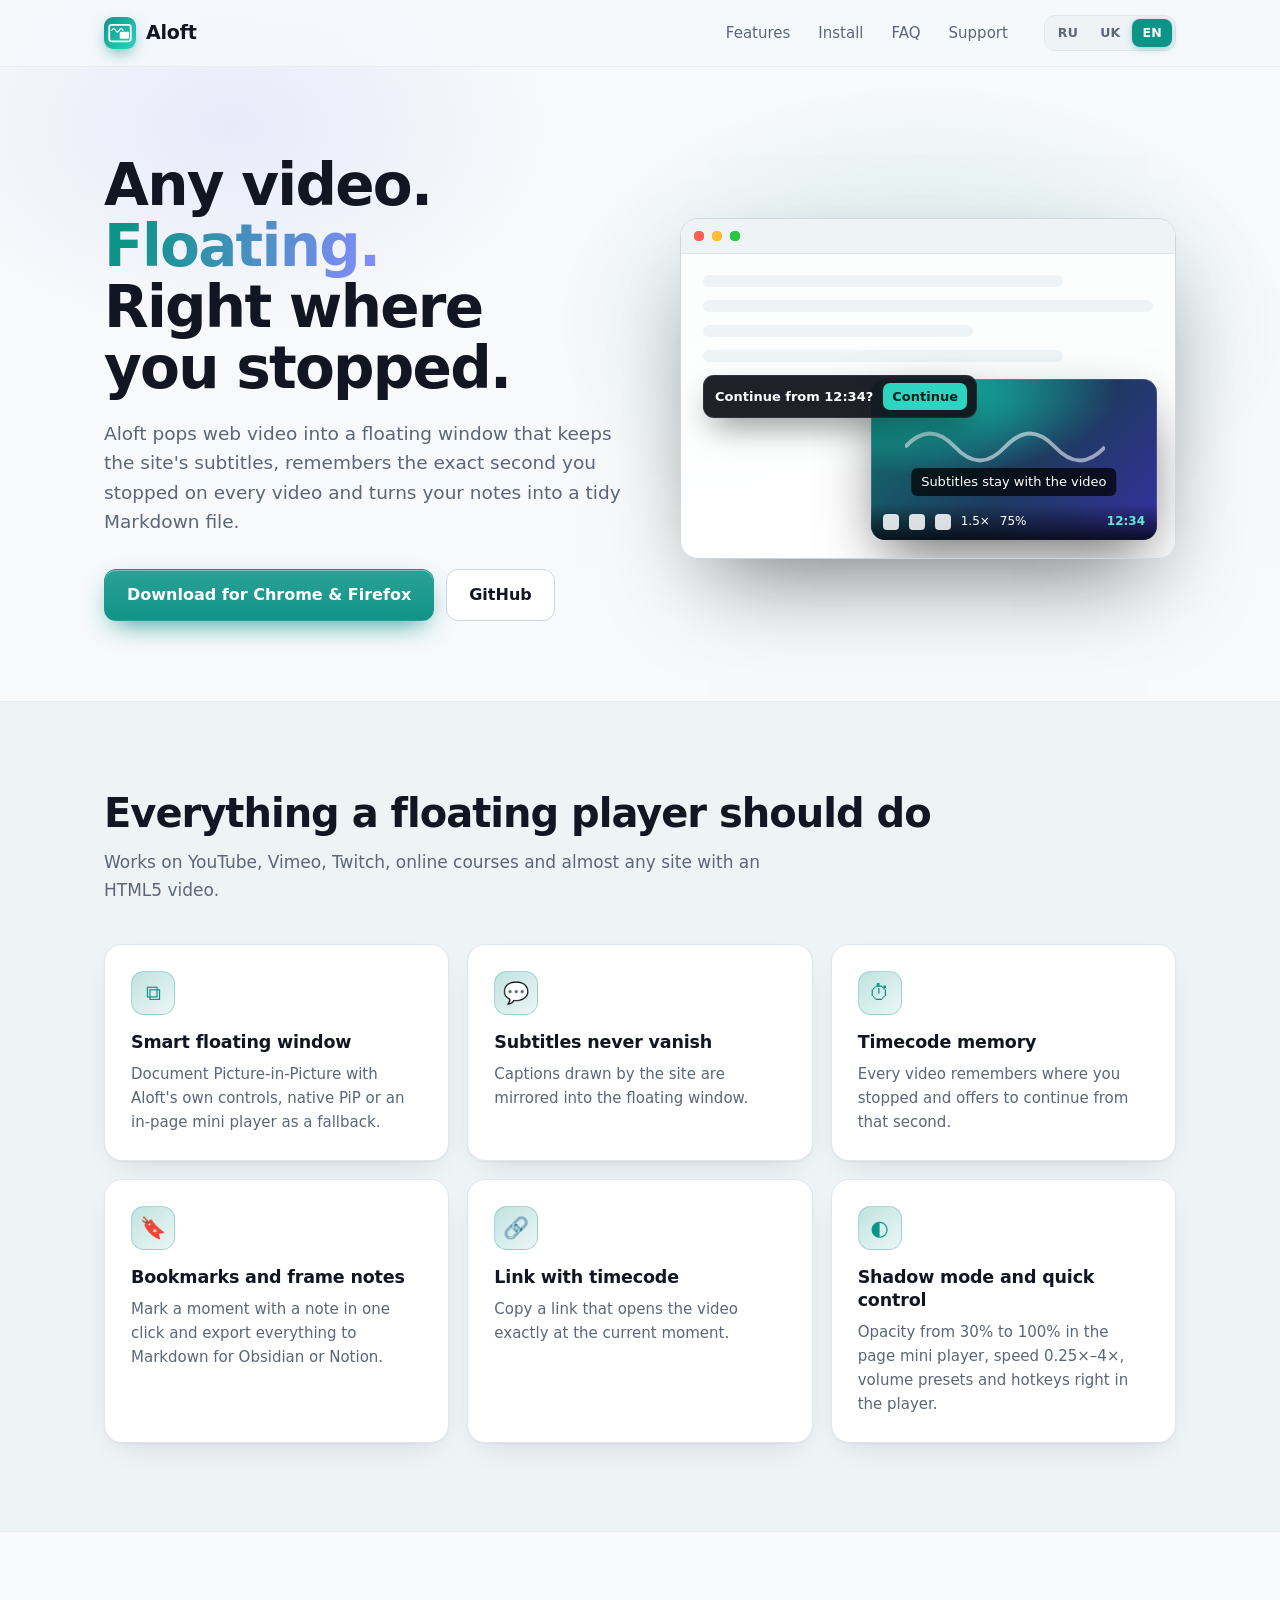
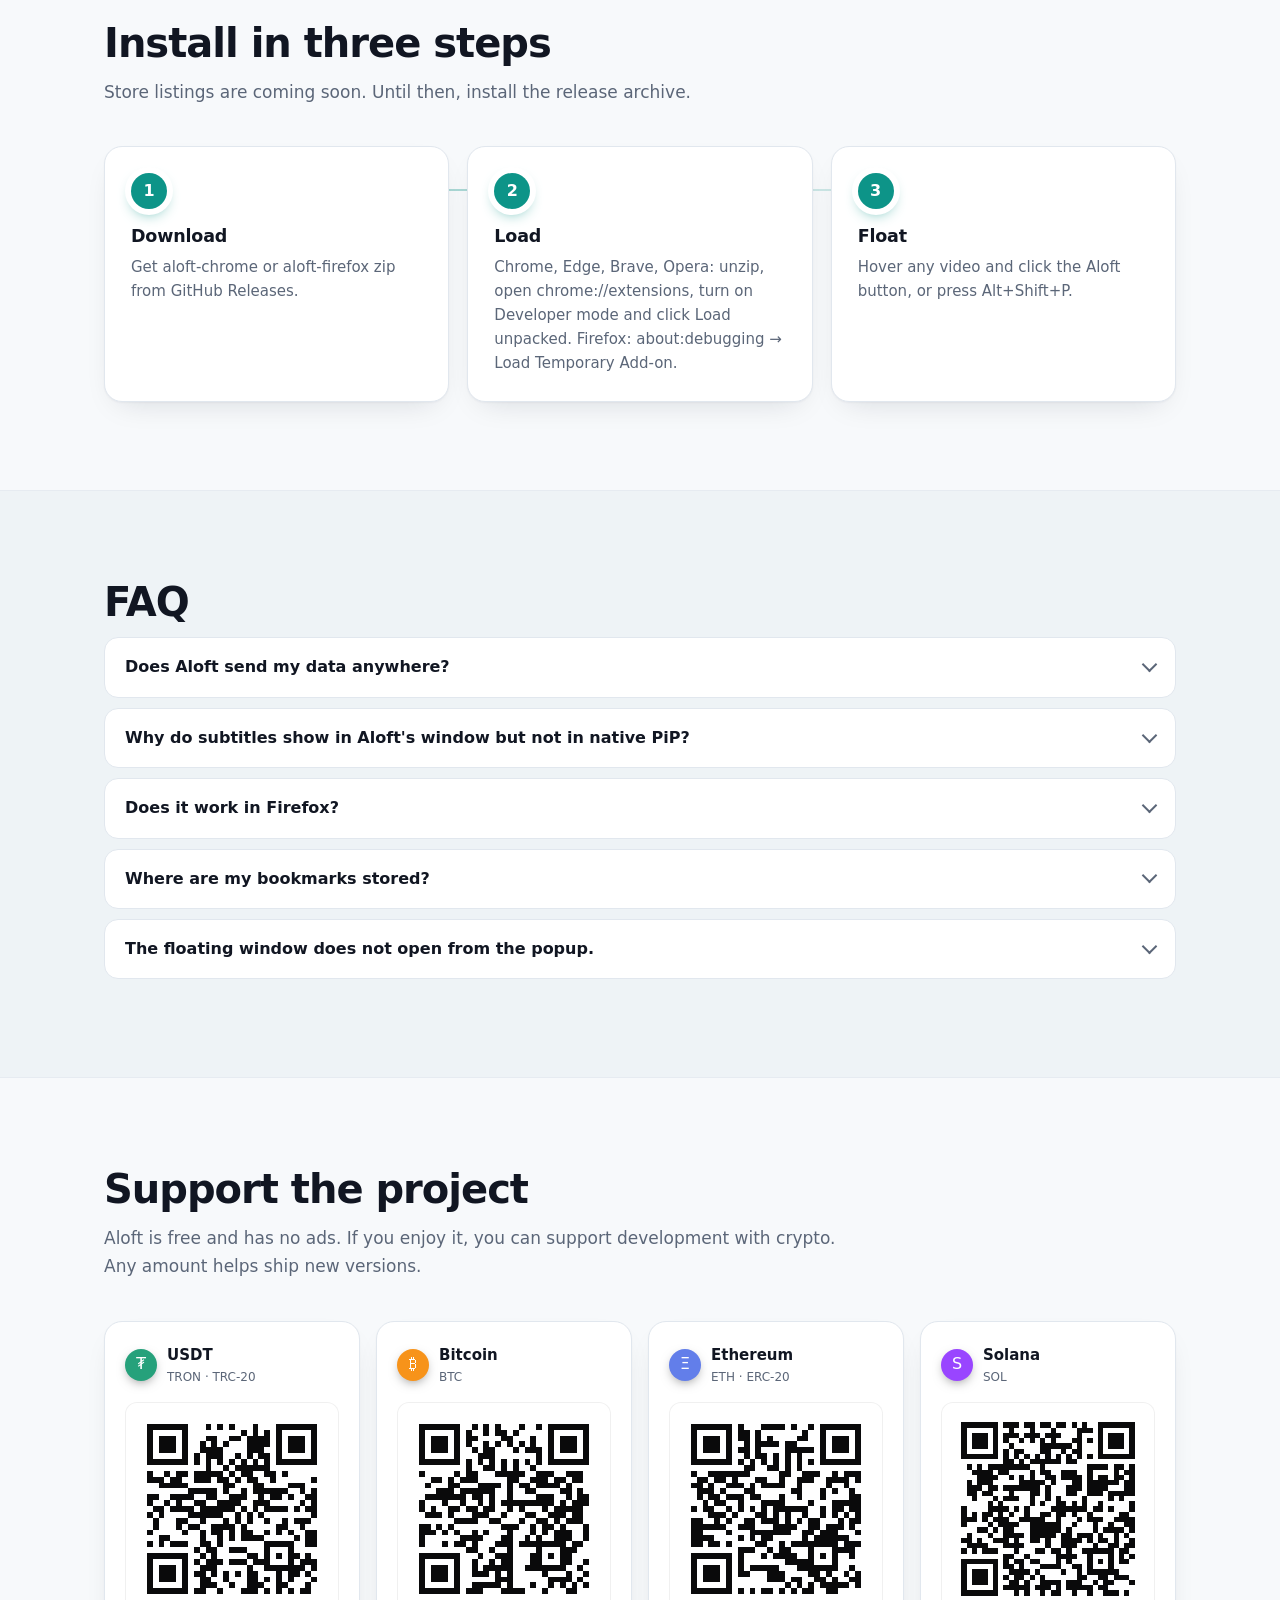
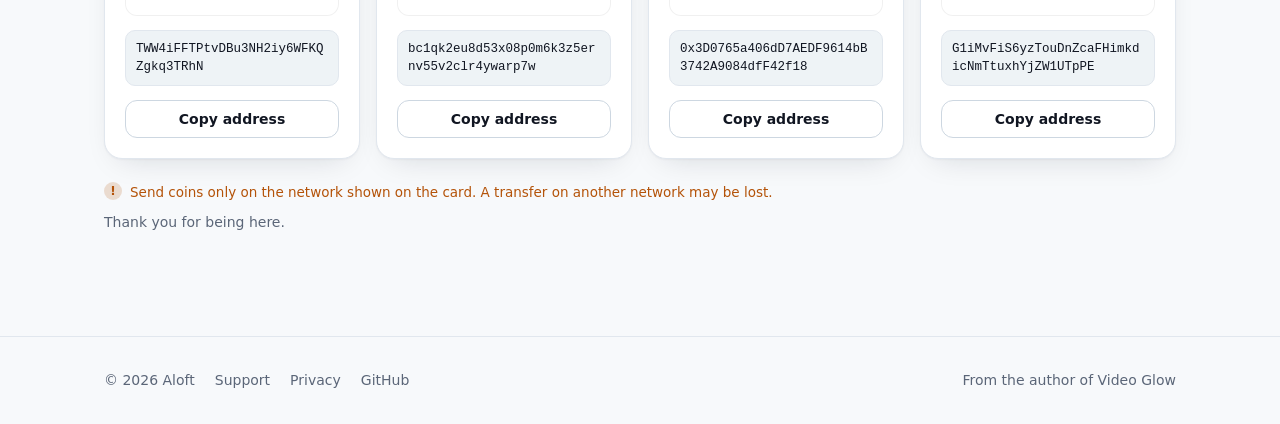
==== docs/index.html @ f178888b "Point links to the renamed aloft repository and site" ====
<!doctype html>
<html lang="en">
<head>
  <meta charset="utf-8">
  <meta name="viewport" content="width=device-width, initial-scale=1">
  <title>Aloft — floating video player with timecode memory</title>
  <meta name="description" content="Aloft pops any web video into a floating window with subtitles, remembers where you stopped, and exports bookmarks with notes to Markdown.">
  <link rel="icon" href="img/logo.svg" type="image/svg+xml">
  <link rel="stylesheet" href="style.css">
</head>
<body data-page="index">
<header class="top">
  <div class="wrap">
    <a class="brand" href="#"><img src="img/logo.svg" alt="">Aloft</a>
    <nav class="links">
      <a href="#features" data-i18n="navFeatures">Features</a>
      <a href="#install" data-i18n="navInstall">Install</a>
      <a href="#faq" data-i18n="navFaq">FAQ</a>
      <a href="#donate" data-i18n="navSupport">Support</a>
    </nav>
    <div class="langs"><button data-lang="ru">RU</button><button data-lang="uk">UK</button><button data-lang="en">EN</button></div>
  </div>
</header>

<main class="wrap">
  <div class="hero">
    <div>
      <h1 data-i18n="heroTitle">Any video. <em>Floating.</em> Right where you stopped.</h1>
      <p class="lead" data-i18n="heroLead">Aloft pops web video into a floating window that keeps the site's subtitles, remembers the exact second you stopped on every video and turns your notes into a tidy Markdown file.</p>
      <div class="cta">
        <a class="btn primary" href="https://github.com/vkardin/aloft/releases" data-i18n="ctaDownload">Download for Chrome &amp; Firefox</a>
        <a class="btn" href="https://github.com/vkardin/aloft">GitHub</a>
      </div>
    </div>
    <div class="demo" aria-hidden="true">
      <div class="doc"><div class="bar m"></div><div class="bar"></div><div class="bar s"></div><div class="bar m"></div><div class="bar s"></div></div>
      <div class="toast"><b data-i18n="demoResume">Continue from 12:34?</b><span data-i18n="demoYes">Continue</span></div>
      <div class="pip">
        <svg class="wave" viewBox="0 0 200 40" preserveAspectRatio="none"><path d="M0 20c17-18 33-18 50 0s33 18 50 0 33-18 50 0 33 18 50 0" fill="none" stroke="rgba(255,255,255,.55)" stroke-width="4"/></svg>
        <div class="sub" data-i18n="demoSub">Subtitles stay with the video</div>
        <div class="ctl"><i></i><i></i><i></i><span>1.5×</span><span>75%</span><b>12:34</b></div>
      </div>
    </div>
  </div>
</main>

<section id="features" class="alt">
  <div class="wrap">
    <h2 data-i18n="fTitle">Everything a floating player should do</h2>
    <p class="sub" data-i18n="fSub">Works on YouTube, Vimeo, Twitch, online courses and almost any site with an HTML5 video.</p>
    <div class="grid">
      <div class="card"><div class="ico">⧉</div><h3 data-i18n="f1t">Smart floating window</h3><p data-i18n="f1d">Document Picture-in-Picture with Aloft's own controls, native PiP or an in-page mini player as a fallback.</p></div>
      <div class="card"><div class="ico">💬</div><h3 data-i18n="f2t">Subtitles never vanish</h3><p data-i18n="f2d">Captions drawn by the site are mirrored into the floating window.</p></div>
      <div class="card"><div class="ico">⏱</div><h3 data-i18n="f3t">Timecode memory</h3><p data-i18n="f3d">Every video remembers where you stopped and offers to continue from that second.</p></div>
      <div class="card"><div class="ico">🔖</div><h3 data-i18n="f4t">Bookmarks and frame notes</h3><p data-i18n="f4d">Mark a moment with a note in one click and export everything to Markdown for Obsidian or Notion.</p></div>
      <div class="card"><div class="ico">🔗</div><h3 data-i18n="f5t">Link with timecode</h3><p data-i18n="f5d">Copy a link that opens the video exactly at the current moment.</p></div>
      <div class="card"><div class="ico">◐</div><h3 data-i18n="f6t">Shadow mode and quick control</h3><p data-i18n="f6d">Opacity from 30% to 100% in the page mini player, speed 0.25×–4×, volume presets and hotkeys right in the player.</p></div>
    </div>
  </div>
</section>

<section id="install">
  <div class="wrap">
    <h2 data-i18n="iTitle">Install in three steps</h2>
    <p class="sub" data-i18n="iSub">Store listings are coming soon. Until then, install the release archive.</p>
    <div class="steps">
      <div class="card"><h3 data-i18n="s1t">Download</h3><p data-i18n="s1d">Get aloft-chrome or aloft-firefox zip from GitHub Releases.</p></div>
      <div class="card"><h3 data-i18n="s2t">Load</h3><p data-i18n="s2d">Chrome, Edge, Brave, Opera: unzip, open chrome://extensions, turn on Developer mode and click Load unpacked. Firefox: about:debugging → Load Temporary Add-on.</p></div>
      <div class="card"><h3 data-i18n="s3t">Float</h3><p data-i18n="s3d">Hover any video and click the Aloft button, or press Alt+Shift+P.</p></div>
    </div>
  </div>
</section>

<section id="faq" class="alt">
  <div class="wrap">
    <h2 data-i18n="qTitle">FAQ</h2>
    <details class="faq"><summary data-i18n="q1">Does Aloft send my data anywhere?</summary><p data-i18n="a1">No. Everything stays in your browser storage. There are no servers, analytics or trackers.</p></details>
    <details class="faq"><summary data-i18n="q2">Why do subtitles show in Aloft's window but not in native PiP?</summary><p data-i18n="a2">Native Picture-in-Picture shows only the video frame. Aloft's Document Picture-in-Picture window can show HTML, so subtitles drawn by the site are copied there.</p></details>
    <details class="faq"><summary data-i18n="q3">Does it work in Firefox?</summary><p data-i18n="a3">Yes. Firefox has no Document Picture-in-Picture API, so Aloft opens a draggable, resizable mini player on top of the page with the same controls.</p></details>
    <details class="faq"><summary data-i18n="q4">Where are my bookmarks stored?</summary><p data-i18n="a4">In browser sync storage, so they follow you to other computers signed in to the same browser profile. Export them to Markdown at any time.</p></details>
    <details class="faq"><summary data-i18n="q5">The floating window does not open from the popup.</summary><p data-i18n="a5">Some browsers require a click on the page itself. Click the video once, then use the button over the video or Alt+Shift+P.</p></details>
  </div>
</section>

<section class="block donate" id="donate">
  <div class="wrap">
    <h2 data-i18n="d_title">Support the project</h2>
    <p class="sub" data-i18n="d_sub">Aloft is free and has no ads. If you enjoy it, you can support development with crypto. Any amount helps ship new versions.</p>
    <div class="wallets" id="wallets"></div>
    <p class="warn" data-i18n="d_warn">Send coins only on the network shown on the card. A transfer on another network may be lost.</p>
    <p class="thanks" data-i18n="d_thanks">Thank you for being here.</p>
  </div>
</section>

<footer>
  <div class="wrap">
    <span>© <span id="year">2026</span> Aloft</span>
    <a href="support.html" data-i18n="navSupport">Support</a>
    <a href="privacy.html" data-i18n="navPrivacy">Privacy</a>
    <a href="https://github.com/vkardin/aloft">GitHub</a>
    <a class="sp" href="https://github.com/vkardin/video-glow" data-i18n="fromAuthor">From the author of Video Glow</a>
  </div>
</footer>
<template id="wallet">
  <div class="tile">
    <div class="coin"><i></i><div><b></b><small></small></div></div>
    <div class="qr"><img alt="QR" width="300" height="300"></div>
    <div class="addr"></div>
    <button type="button" class="btn copy"></button>
  </div>
</template>
<script src="i18n.js"></script>
<script src="app.js"></script>
<script src="donate.js"></script>
</body>
</html>
---- docs/style.css ----
:root{--bg:#0b0e14;--bg2:#10151f;--card:#151b27;--card2:#1a2130;--line:#232b3b;--line2:#2f3a4f;--text:#e8ecf3;--muted:#94a0b5;--accent:#2dd4bf;--accent2:#0d9488;--glow:rgba(45,212,191,.18);--violet:rgba(129,140,248,.14);--ink:#06201d;--radius:18px;--shadow:0 1px 0 rgba(255,255,255,.04) inset,0 10px 30px -12px rgba(0,0,0,.6)}
@media (prefers-color-scheme:light){:root{--bg:#f7f9fb;--bg2:#eef3f6;--card:#fff;--card2:#fbfdfd;--line:#e1e7ee;--line2:#cdd7e1;--text:#111622;--muted:#5b6678;--accent:#0d9488;--accent2:#0f766e;--glow:rgba(13,148,136,.14);--violet:rgba(99,102,241,.10);--ink:#fff;--shadow:0 1px 2px rgba(16,24,40,.04),0 12px 32px -16px rgba(16,24,40,.18)}}
*{box-sizing:border-box}
html{scroll-behavior:smooth;scroll-padding-top:80px;-webkit-text-size-adjust:100%}
body{margin:0;background:var(--bg);color:var(--text);font:16px/1.65 Inter,system-ui,-apple-system,"Segoe UI",Roboto,sans-serif;-webkit-font-smoothing:antialiased;text-rendering:optimizeLegibility;overflow-x:clip}
::selection{background:color-mix(in srgb,var(--accent) 35%,transparent)}
a{color:var(--accent);text-underline-offset:3px}
a:hover{color:color-mix(in srgb,var(--accent) 80%,var(--text))}
:focus-visible{outline:2px solid var(--accent);outline-offset:3px;border-radius:8px}
.wrap{max-width:1120px;margin:0 auto;padding:0 24px}

/* Header */
header.top{position:sticky;top:0;z-index:10;background:color-mix(in srgb,var(--bg) 78%,transparent);backdrop-filter:saturate(160%) blur(14px);-webkit-backdrop-filter:saturate(160%) blur(14px);border-bottom:1px solid color-mix(in srgb,var(--line) 70%,transparent)}
header.top .wrap{display:flex;align-items:center;gap:24px;height:66px}
.brand{display:flex;align-items:center;gap:10px;font-weight:700;font-size:19px;letter-spacing:-.01em;color:var(--text);text-decoration:none}
.brand:hover{color:var(--text)}
.brand img{width:32px;height:32px;border-radius:9px;box-shadow:0 6px 18px -6px var(--accent)}
nav.links{display:flex;gap:4px;margin-left:auto}
nav.links a{color:var(--muted);text-decoration:none;font-size:15px;font-weight:500;padding:6px 12px;border-radius:9px;transition:color .15s,background .15s}
nav.links a:hover{color:var(--text);background:color-mix(in srgb,var(--text) 6%,transparent)}
.langs{display:flex;gap:2px;background:var(--bg2);border:1px solid var(--line);border-radius:11px;padding:3px}
.langs button{font:inherit;font-size:12.5px;font-weight:600;letter-spacing:.02em;border:0;background:none;color:var(--muted);padding:4px 10px;border-radius:8px;cursor:pointer;transition:color .15s,background .15s}
.langs button:hover{color:var(--text)}
.langs button.on{background:var(--accent);color:var(--ink);box-shadow:0 2px 8px -2px color-mix(in srgb,var(--accent) 60%,transparent)}

/* Hero */
main.wrap{position:relative}
main.wrap:not(.page)::before{content:"";position:absolute;z-index:-1;inset:-66px calc(50% - 50vw) 0;pointer-events:none;background:radial-gradient(520px 340px at 72% 46%,var(--glow),transparent 70%),radial-gradient(460px 300px at 18% 18%,var(--violet),transparent 70%)}
.hero{padding:88px 0 80px;display:grid;grid-template-columns:1.05fr 1fr;gap:56px;align-items:center}
.hero h1{font-size:clamp(36px,5.2vw,58px);line-height:1.05;margin:0 0 20px;letter-spacing:-.03em;font-weight:800;text-wrap:balance}
.hero h1 em{font-style:normal;background:linear-gradient(100deg,var(--accent) 10%,#818cf8 95%);-webkit-background-clip:text;background-clip:text;color:transparent}
.hero p.lead{color:var(--muted);font-size:18.5px;line-height:1.6;margin:0 0 32px;max-width:34em;text-wrap:pretty}
.cta{display:flex;gap:12px;flex-wrap:wrap}
.btn{display:inline-flex;align-items:center;gap:8px;padding:12px 22px;border-radius:12px;font-weight:600;text-decoration:none;border:1px solid var(--line2);color:var(--text);background:var(--card);transition:transform .15s,box-shadow .2s,background .2s,border-color .2s}
.btn:hover{color:var(--text);transform:translateY(-1px);border-color:color-mix(in srgb,var(--accent) 45%,var(--line2))}
.btn:active{transform:none}
.btn.primary{background:linear-gradient(180deg,color-mix(in srgb,var(--accent) 88%,#fff),var(--accent));color:var(--ink);border-color:transparent;box-shadow:0 10px 28px -10px var(--accent),0 1px 0 rgba(255,255,255,.35) inset}
.btn.primary:hover{color:var(--ink);box-shadow:0 14px 34px -10px var(--accent),0 1px 0 rgba(255,255,255,.35) inset}

/* Demo window */
.demo{position:relative;aspect-ratio:16/11;border-radius:var(--radius);background:linear-gradient(180deg,var(--card2),var(--card));border:1px solid var(--line2);overflow:hidden;box-shadow:0 40px 90px -30px rgba(0,0,0,.55),0 0 0 1px rgba(255,255,255,.02)}
.demo::before{content:"";position:absolute;left:0;right:0;top:0;height:34px;border-bottom:1px solid var(--line);background-color:var(--bg2);background-image:radial-gradient(circle at 18px 17px,#ff5f57 5px,transparent 5.5px),radial-gradient(circle at 36px 17px,#febc2e 5px,transparent 5.5px),radial-gradient(circle at 54px 17px,#28c840 5px,transparent 5.5px)}
.demo .doc{position:absolute;inset:34px 0 0;padding:22px}
.demo .bar{height:12px;border-radius:6px;background:var(--bg2);margin-bottom:13px}
.demo .bar.s{width:60%}.demo .bar.m{width:80%}
.pip{position:absolute;right:18px;bottom:18px;width:58%;aspect-ratio:16/9;border-radius:14px;overflow:hidden;background:radial-gradient(120% 90% at 20% 10%,#14b8a6 0,transparent 55%),linear-gradient(135deg,#0f766e,#1e3a5f 55%,#3730a3);box-shadow:0 24px 60px -12px rgba(0,0,0,.6),0 0 0 1px rgba(255,255,255,.12) inset;animation:float 6s ease-in-out infinite}
.pip .sub{position:absolute;left:50%;bottom:44px;transform:translateX(-50%);background:rgba(0,0,0,.72);color:#fff;font-size:13px;padding:3px 10px;border-radius:6px;white-space:nowrap}
.pip .ctl{position:absolute;left:0;right:0;bottom:0;display:flex;gap:10px;align-items:center;padding:8px 12px;background:linear-gradient(transparent,rgba(0,0,0,.75));color:#fff;font-size:12px}
.pip .ctl i{width:16px;height:16px;border-radius:4px;background:rgba(255,255,255,.85);display:inline-block}
.pip .ctl b{margin-left:auto;color:#5eead4;font-variant-numeric:tabular-nums}
.pip .wave{position:absolute;left:12%;right:12%;top:30%;height:40px}
.toast{position:absolute;left:22px;top:46%;z-index:2;background:rgba(17,20,28,.94);color:#fff;font-size:13px;padding:8px 10px 8px 12px;border-radius:11px;display:flex;gap:10px;align-items:center;box-shadow:0 14px 34px -10px rgba(0,0,0,.6),0 0 0 1px rgba(255,255,255,.08) inset;animation:pop .6s .3s both cubic-bezier(.2,.9,.3,1.2)}
.toast span{background:#2dd4bf;color:#06201d;padding:3px 9px;border-radius:7px;font-weight:600}
@keyframes float{50%{transform:translateY(-8px)}}
@keyframes pop{from{opacity:0;transform:translateY(8px) scale(.96)}}

/* Sections */
section{padding:88px 0;position:relative}
section h2{font-size:clamp(28px,3.6vw,40px);line-height:1.15;margin:0 0 12px;letter-spacing:-.025em;font-weight:750;text-wrap:balance}
section .sub{color:var(--muted);font-size:17px;margin:0 0 40px;max-width:44em;text-wrap:pretty}
.alt{background:var(--bg2);border-block:1px solid color-mix(in srgb,var(--line) 60%,transparent)}
.grid{display:grid;grid-template-columns:repeat(3,1fr);gap:18px}
.card{position:relative;background:var(--card);border:1px solid var(--line);border-radius:var(--radius);padding:26px;box-shadow:var(--shadow);transition:transform .2s,border-color .2s,box-shadow .2s}
.grid .card:hover{transform:translateY(-3px);border-color:color-mix(in srgb,var(--accent) 40%,var(--line))}
.card h3{margin:16px 0 8px;font-size:17.5px;line-height:1.3;letter-spacing:-.01em}
.card p{margin:0;color:var(--muted);font-size:15px;line-height:1.6}
.ico{width:44px;height:44px;border-radius:13px;background:linear-gradient(140deg,color-mix(in srgb,var(--accent) 26%,transparent),color-mix(in srgb,var(--accent) 8%,transparent));border:1px solid color-mix(in srgb,var(--accent) 28%,transparent);color:var(--accent);display:grid;place-items:center;font-size:21px;line-height:1}
.steps{counter-reset:s;display:grid;grid-template-columns:repeat(3,1fr);gap:18px;position:relative}
.steps::before{content:"";position:absolute;left:44px;right:44px;top:43px;height:2px;background:linear-gradient(90deg,var(--accent),color-mix(in srgb,var(--accent) 15%,transparent));opacity:.45}
.steps .card::before{counter-increment:s;content:counter(s);position:relative;display:grid;place-items:center;width:36px;height:36px;border-radius:50%;background:var(--accent);color:var(--ink);font-weight:700;box-shadow:0 0 0 6px var(--card),0 6px 16px -4px var(--accent)}

/* FAQ */
details.faq{background:var(--card);border:1px solid var(--line);border-radius:14px;margin-bottom:10px;transition:border-color .2s,box-shadow .2s}
details.faq:hover{border-color:var(--line2)}
details.faq[open]{border-color:color-mix(in srgb,var(--accent) 40%,var(--line));box-shadow:var(--shadow)}
details.faq summary{cursor:pointer;font-weight:600;list-style:none;display:flex;align-items:center;gap:16px;justify-content:space-between;padding:16px 20px}
details.faq summary::-webkit-details-marker{display:none}
details.faq summary::after{content:"";flex:none;width:9px;height:9px;border-right:2px solid var(--muted);border-bottom:2px solid var(--muted);transform:translateY(-3px) rotate(45deg);transition:transform .2s}
details.faq[open] summary::after{transform:translateY(2px) rotate(225deg);border-color:var(--accent)}
details.faq p{color:var(--muted);margin:0;padding:0 20px 18px}

/* Footer */
footer{border-top:1px solid var(--line);padding:32px 0;color:var(--muted);font-size:14px}
footer .wrap{display:flex;gap:20px;flex-wrap:wrap;align-items:center}
footer a{color:var(--muted);text-decoration:none;transition:color .15s}
footer a:hover{color:var(--text)}
footer .sp{margin-left:auto}

/* Support / privacy pages */
.page{padding:64px 24px 72px;max-width:760px}
.page h1{font-size:clamp(32px,4.4vw,42px);line-height:1.1;letter-spacing:-.025em;margin:0 0 16px}
.page h2{font-size:21px;letter-spacing:-.01em;margin:40px 0 10px;padding-top:24px;border-top:1px solid var(--line)}
.page p,.page li{color:var(--muted)}
.page ul{padding-left:20px}
.page li{margin:6px 0}
.page li::marker{color:var(--accent)}

@media (max-width:860px){
  .hero{grid-template-columns:1fr;padding:48px 0 56px;gap:40px}
  .grid,.steps{grid-template-columns:1fr}
  .steps::before{display:none}
  section{padding:64px 0}
  header.top .wrap{flex-wrap:wrap;height:auto;padding-top:10px;row-gap:4px}
  .langs{margin-left:auto}
  nav.links{order:3;width:calc(100% + 24px);margin:0 -12px;overflow-x:auto;scrollbar-width:none;padding-bottom:6px}
  nav.links::-webkit-scrollbar{display:none}
  nav.links a{white-space:nowrap}
  html{scroll-padding-top:110px}
}
@media (max-width:520px){
  .wrap{padding:0 16px}
  .page{padding:44px 16px 56px}
  .hero p.lead{font-size:17px}
  .cta .btn{flex:1 1 auto;justify-content:center}
  .card{padding:22px}
  .pip .sub{font-size:11px;bottom:36px}
  .pip .ctl{gap:6px;font-size:10.5px;padding:6px 9px}
  .pip .ctl i{width:12px;height:12px}
  .toast{font-size:11.5px;left:14px}
  footer .sp{margin-left:0;width:100%}
}
@media (prefers-reduced-motion:reduce){
  html{scroll-behavior:auto}
  *,*::before,*::after{animation:none!important;transition:none!important}
}
/* Donate */
:root{--text-2:var(--text);--field:var(--bg2);--warn:#f59e0b;--r:var(--radius)}
@media (prefers-color-scheme:light){:root{--warn:#b45309}}
.tile{background:var(--card);border:1px solid var(--line);border-radius:var(--r);padding:20px;box-shadow:var(--shadow);transition:transform .2s,border-color .2s}
.tile:hover{transform:translateY(-3px);border-color:var(--line2)}
.donate .tile{display:flex;flex-direction:column;gap:14px}
.wallets{display:grid;grid-template-columns:repeat(4,1fr);gap:16px}
.coin{display:flex;align-items:center;gap:10px}
.coin i{width:32px;height:32px;border-radius:50%;display:grid;place-items:center;font:700 13px inherit;font-style:normal;color:#fff;flex:none;box-shadow:0 4px 12px -4px rgba(0,0,0,.5)}
.coin b{margin:0;font-size:15px}
.coin small{display:block;color:var(--muted);font-size:12px}
.qr{background:#fff;border-radius:12px;padding:10px;box-shadow:0 0 0 1px rgba(0,0,0,.06) inset}
.qr img{width:100%;height:auto;image-rendering:pixelated;display:block}
.addr{font:12.5px/1.45 ui-monospace,"SF Mono","Cascadia Mono",Menlo,Consolas,monospace;color:var(--text-2);word-break:break-all;background:var(--field);border:1px solid var(--line);border-radius:10px;padding:9px 10px;user-select:all}
.copy{width:100%;justify-content:center;padding:10px;font-size:14px;cursor:pointer;font-family:inherit;margin-top:auto}
.copy:hover{background:color-mix(in srgb,var(--accent) 12%,var(--card))}
.copy.done{background:var(--accent);color:var(--ink);border-color:transparent}
.warn{color:var(--warn);font-size:13.5px;margin:22px 0 0;display:flex;gap:8px;align-items:flex-start}
.warn::before{content:"!";flex:none;display:grid;place-items:center;width:18px;height:18px;margin-top:1px;border-radius:50%;background:color-mix(in srgb,var(--warn) 18%,transparent);font-weight:700;font-size:12px}
.thanks{color:var(--muted);font-size:14px;margin-top:8px}
@media (max-width:860px){.wallets{grid-template-columns:1fr 1fr}}
@media (max-width:520px){.wallets{grid-template-columns:1fr}.qr{width:100%;max-width:220px;margin:0 auto}}
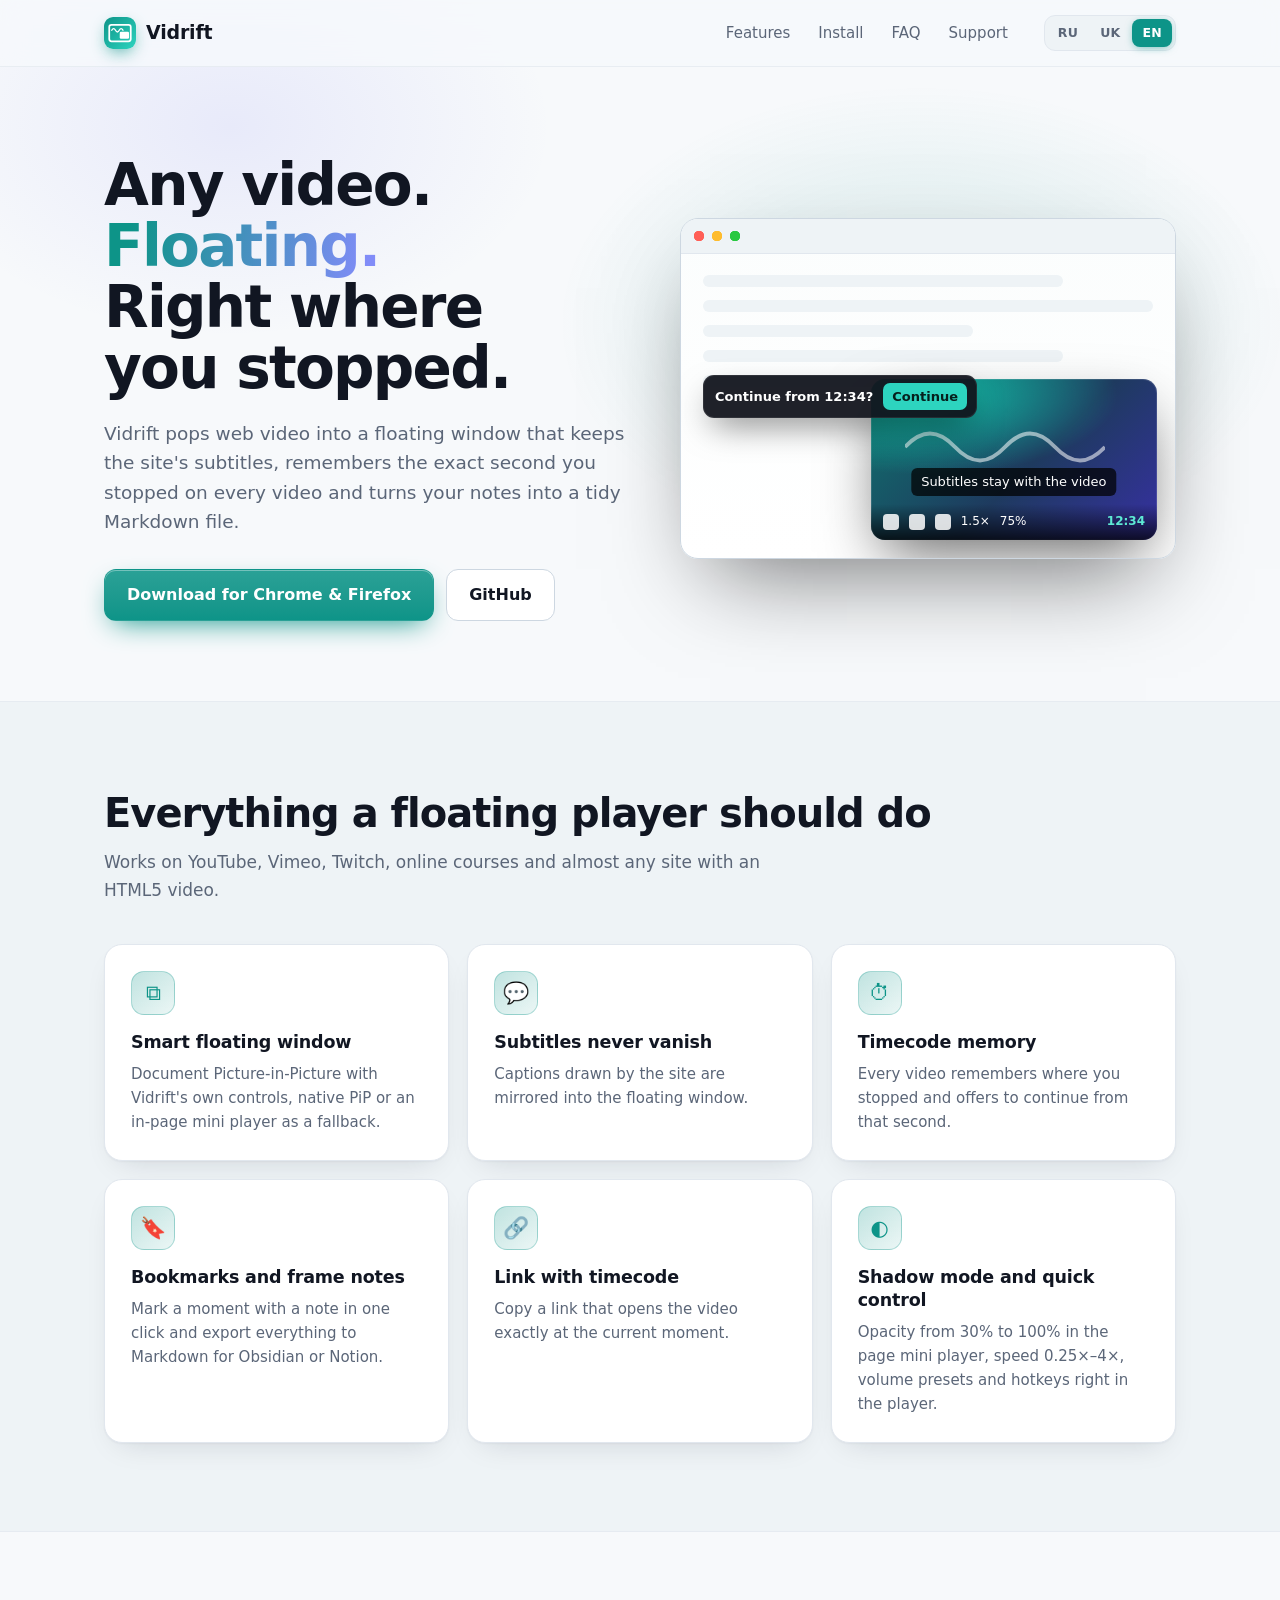
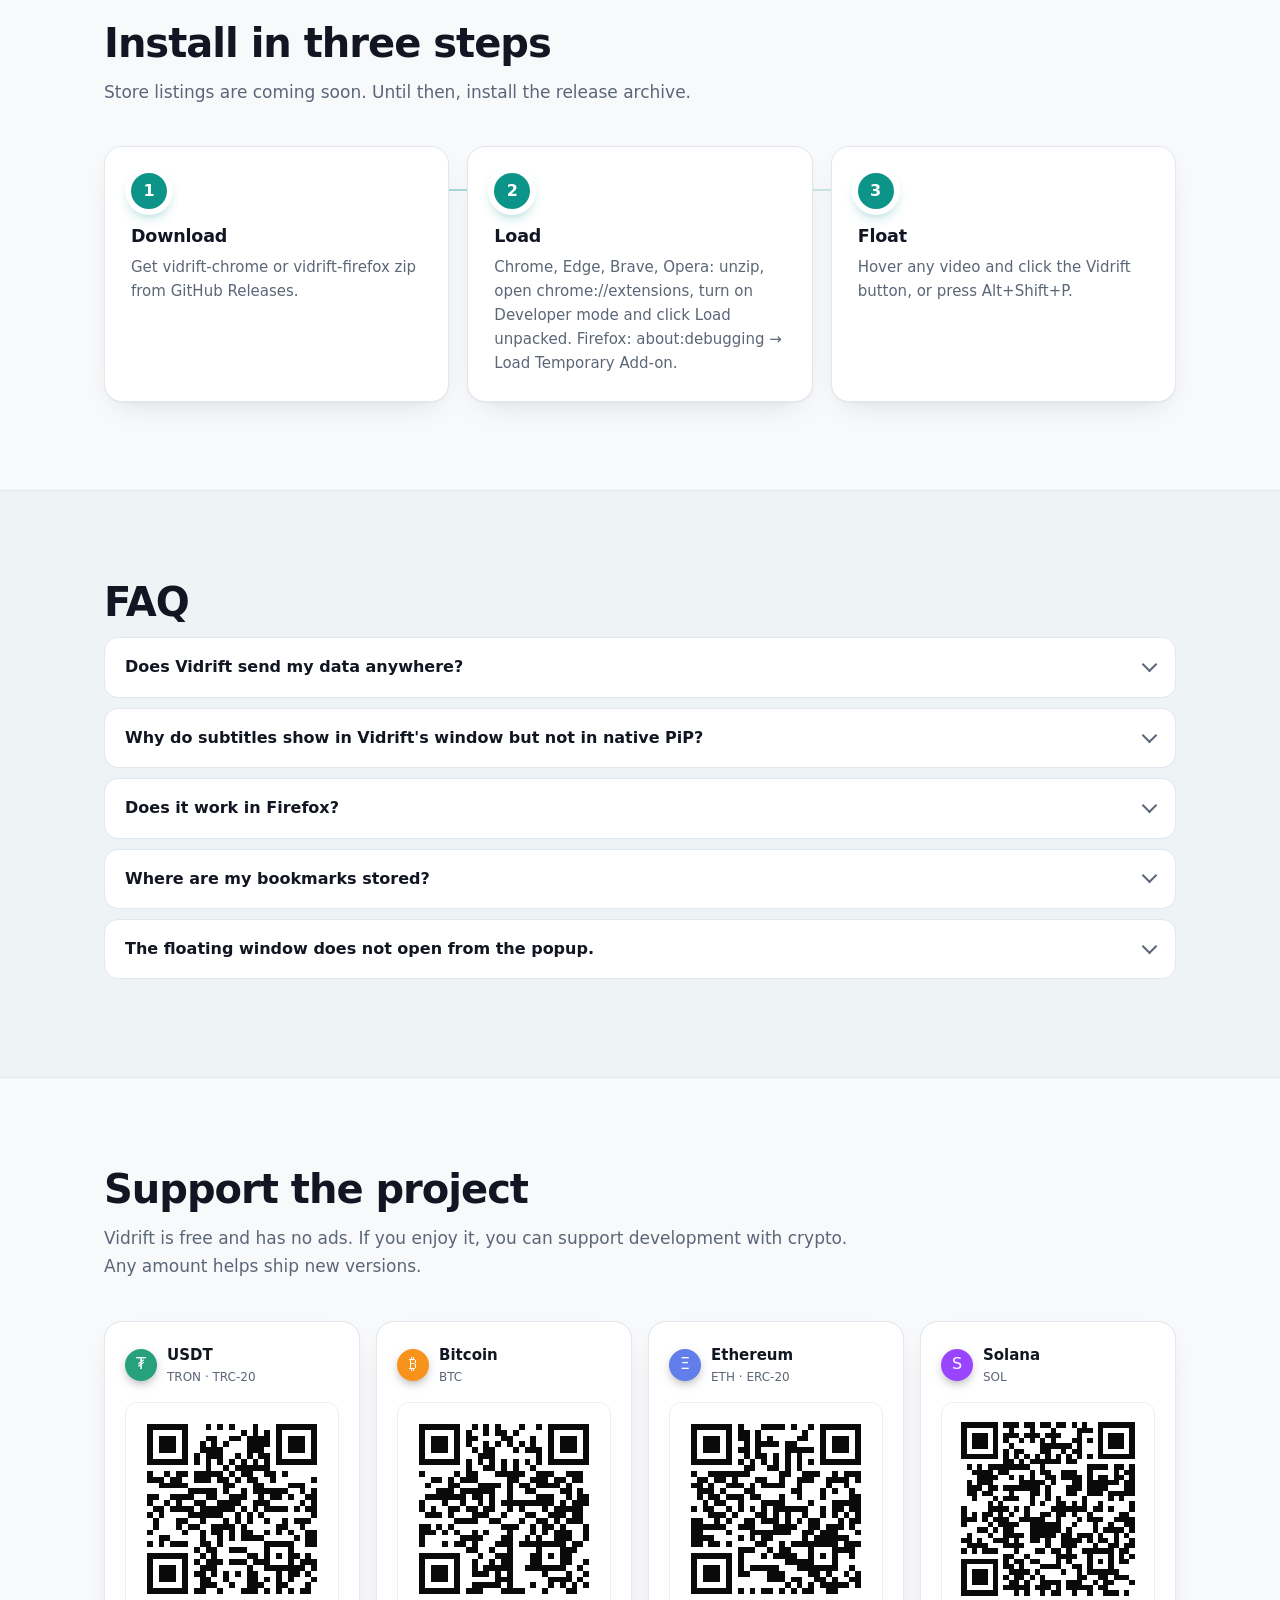
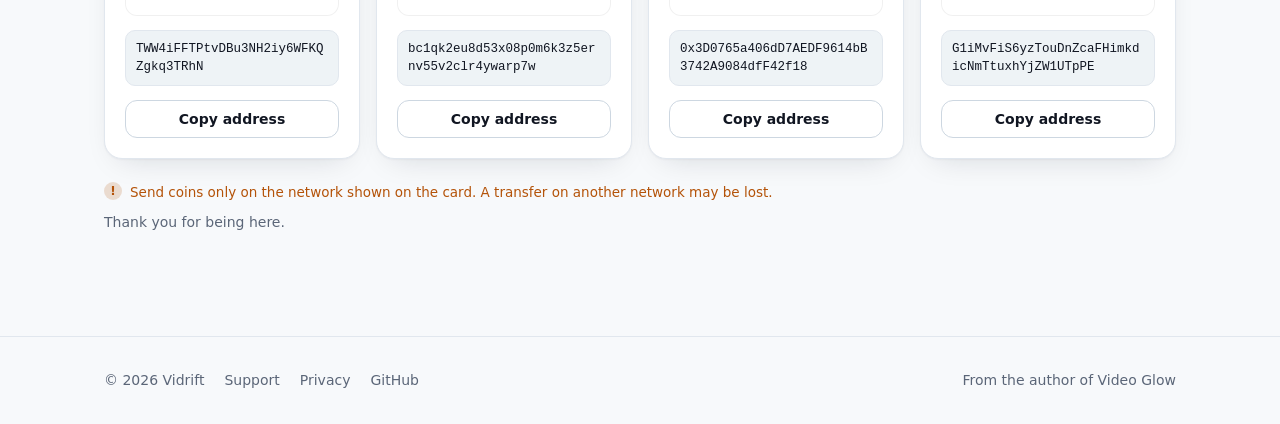
==== commit dd244511: "Rename the product to Vidrift" ====
--- a/docs/index.html
+++ b/docs/index.html
@@ -3,15 +3,15 @@
 <head>
   <meta charset="utf-8">
   <meta name="viewport" content="width=device-width, initial-scale=1">
-  <title>Aloft — floating video player with timecode memory</title>
-  <meta name="description" content="Aloft pops any web video into a floating window with subtitles, remembers where you stopped, and exports bookmarks with notes to Markdown.">
+  <title>Vidrift — floating video player with timecode memory</title>
+  <meta name="description" content="Vidrift pops any web video into a floating window with subtitles, remembers where you stopped, and exports bookmarks with notes to Markdown.">
   <link rel="icon" href="img/logo.svg" type="image/svg+xml">
   <link rel="stylesheet" href="style.css">
 </head>
 <body data-page="index">
 <header class="top">
   <div class="wrap">
-    <a class="brand" href="#"><img src="img/logo.svg" alt="">Aloft</a>
+    <a class="brand" href="#"><img src="img/logo.svg" alt="">Vidrift</a>
     <nav class="links">
       <a href="#features" data-i18n="navFeatures">Features</a>
       <a href="#install" data-i18n="navInstall">Install</a>
@@ -26,7 +26,7 @@
   <div class="hero">
     <div>
       <h1 data-i18n="heroTitle">Any video. <em>Floating.</em> Right where you stopped.</h1>
-      <p class="lead" data-i18n="heroLead">Aloft pops web video into a floating window that keeps the site's subtitles, remembers the exact second you stopped on every video and turns your notes into a tidy Markdown file.</p>
+      <p class="lead" data-i18n="heroLead">Vidrift pops web video into a floating window that keeps the site's subtitles, remembers the exact second you stopped on every video and turns your notes into a tidy Markdown file.</p>
       <div class="cta">
         <a class="btn primary" href="https://github.com/vkardin/aloft/releases" data-i18n="ctaDownload">Download for Chrome &amp; Firefox</a>
         <a class="btn" href="https://github.com/vkardin/aloft">GitHub</a>
@@ -49,7 +49,7 @@
     <h2 data-i18n="fTitle">Everything a floating player should do</h2>
     <p class="sub" data-i18n="fSub">Works on YouTube, Vimeo, Twitch, online courses and almost any site with an HTML5 video.</p>
     <div class="grid">
-      <div class="card"><div class="ico">⧉</div><h3 data-i18n="f1t">Smart floating window</h3><p data-i18n="f1d">Document Picture-in-Picture with Aloft's own controls, native PiP or an in-page mini player as a fallback.</p></div>
+      <div class="card"><div class="ico">⧉</div><h3 data-i18n="f1t">Smart floating window</h3><p data-i18n="f1d">Document Picture-in-Picture with Vidrift's own controls, native PiP or an in-page mini player as a fallback.</p></div>
       <div class="card"><div class="ico">💬</div><h3 data-i18n="f2t">Subtitles never vanish</h3><p data-i18n="f2d">Captions drawn by the site are mirrored into the floating window.</p></div>
       <div class="card"><div class="ico">⏱</div><h3 data-i18n="f3t">Timecode memory</h3><p data-i18n="f3d">Every video remembers where you stopped and offers to continue from that second.</p></div>
       <div class="card"><div class="ico">🔖</div><h3 data-i18n="f4t">Bookmarks and frame notes</h3><p data-i18n="f4d">Mark a moment with a note in one click and export everything to Markdown for Obsidian or Notion.</p></div>
@@ -64,9 +64,9 @@
     <h2 data-i18n="iTitle">Install in three steps</h2>
     <p class="sub" data-i18n="iSub">Store listings are coming soon. Until then, install the release archive.</p>
     <div class="steps">
-      <div class="card"><h3 data-i18n="s1t">Download</h3><p data-i18n="s1d">Get aloft-chrome or aloft-firefox zip from GitHub Releases.</p></div>
+      <div class="card"><h3 data-i18n="s1t">Download</h3><p data-i18n="s1d">Get vidrift-chrome or vidrift-firefox zip from GitHub Releases.</p></div>
       <div class="card"><h3 data-i18n="s2t">Load</h3><p data-i18n="s2d">Chrome, Edge, Brave, Opera: unzip, open chrome://extensions, turn on Developer mode and click Load unpacked. Firefox: about:debugging → Load Temporary Add-on.</p></div>
-      <div class="card"><h3 data-i18n="s3t">Float</h3><p data-i18n="s3d">Hover any video and click the Aloft button, or press Alt+Shift+P.</p></div>
+      <div class="card"><h3 data-i18n="s3t">Float</h3><p data-i18n="s3d">Hover any video and click the Vidrift button, or press Alt+Shift+P.</p></div>
     </div>
   </div>
 </section>
@@ -74,9 +74,9 @@
 <section id="faq" class="alt">
   <div class="wrap">
     <h2 data-i18n="qTitle">FAQ</h2>
-    <details class="faq"><summary data-i18n="q1">Does Aloft send my data anywhere?</summary><p data-i18n="a1">No. Everything stays in your browser storage. There are no servers, analytics or trackers.</p></details>
-    <details class="faq"><summary data-i18n="q2">Why do subtitles show in Aloft's window but not in native PiP?</summary><p data-i18n="a2">Native Picture-in-Picture shows only the video frame. Aloft's Document Picture-in-Picture window can show HTML, so subtitles drawn by the site are copied there.</p></details>
-    <details class="faq"><summary data-i18n="q3">Does it work in Firefox?</summary><p data-i18n="a3">Yes. Firefox has no Document Picture-in-Picture API, so Aloft opens a draggable, resizable mini player on top of the page with the same controls.</p></details>
+    <details class="faq"><summary data-i18n="q1">Does Vidrift send my data anywhere?</summary><p data-i18n="a1">No. Everything stays in your browser storage. There are no servers, analytics or trackers.</p></details>
+    <details class="faq"><summary data-i18n="q2">Why do subtitles show in Vidrift's window but not in native PiP?</summary><p data-i18n="a2">Native Picture-in-Picture shows only the video frame. Vidrift's Document Picture-in-Picture window can show HTML, so subtitles drawn by the site are copied there.</p></details>
+    <details class="faq"><summary data-i18n="q3">Does it work in Firefox?</summary><p data-i18n="a3">Yes. Firefox has no Document Picture-in-Picture API, so Vidrift opens a draggable, resizable mini player on top of the page with the same controls.</p></details>
     <details class="faq"><summary data-i18n="q4">Where are my bookmarks stored?</summary><p data-i18n="a4">In browser sync storage, so they follow you to other computers signed in to the same browser profile. Export them to Markdown at any time.</p></details>
     <details class="faq"><summary data-i18n="q5">The floating window does not open from the popup.</summary><p data-i18n="a5">Some browsers require a click on the page itself. Click the video once, then use the button over the video or Alt+Shift+P.</p></details>
   </div>
@@ -85,7 +85,7 @@
 <section class="block donate" id="donate">
   <div class="wrap">
     <h2 data-i18n="d_title">Support the project</h2>
-    <p class="sub" data-i18n="d_sub">Aloft is free and has no ads. If you enjoy it, you can support development with crypto. Any amount helps ship new versions.</p>
+    <p class="sub" data-i18n="d_sub">Vidrift is free and has no ads. If you enjoy it, you can support development with crypto. Any amount helps ship new versions.</p>
     <div class="wallets" id="wallets"></div>
     <p class="warn" data-i18n="d_warn">Send coins only on the network shown on the card. A transfer on another network may be lost.</p>
     <p class="thanks" data-i18n="d_thanks">Thank you for being here.</p>
@@ -94,7 +94,7 @@
 
 <footer>
   <div class="wrap">
-    <span>© <span id="year">2026</span> Aloft</span>
+    <span>© <span id="year">2026</span> Vidrift</span>
     <a href="support.html" data-i18n="navSupport">Support</a>
     <a href="privacy.html" data-i18n="navPrivacy">Privacy</a>
     <a href="https://github.com/vkardin/aloft">GitHub</a>
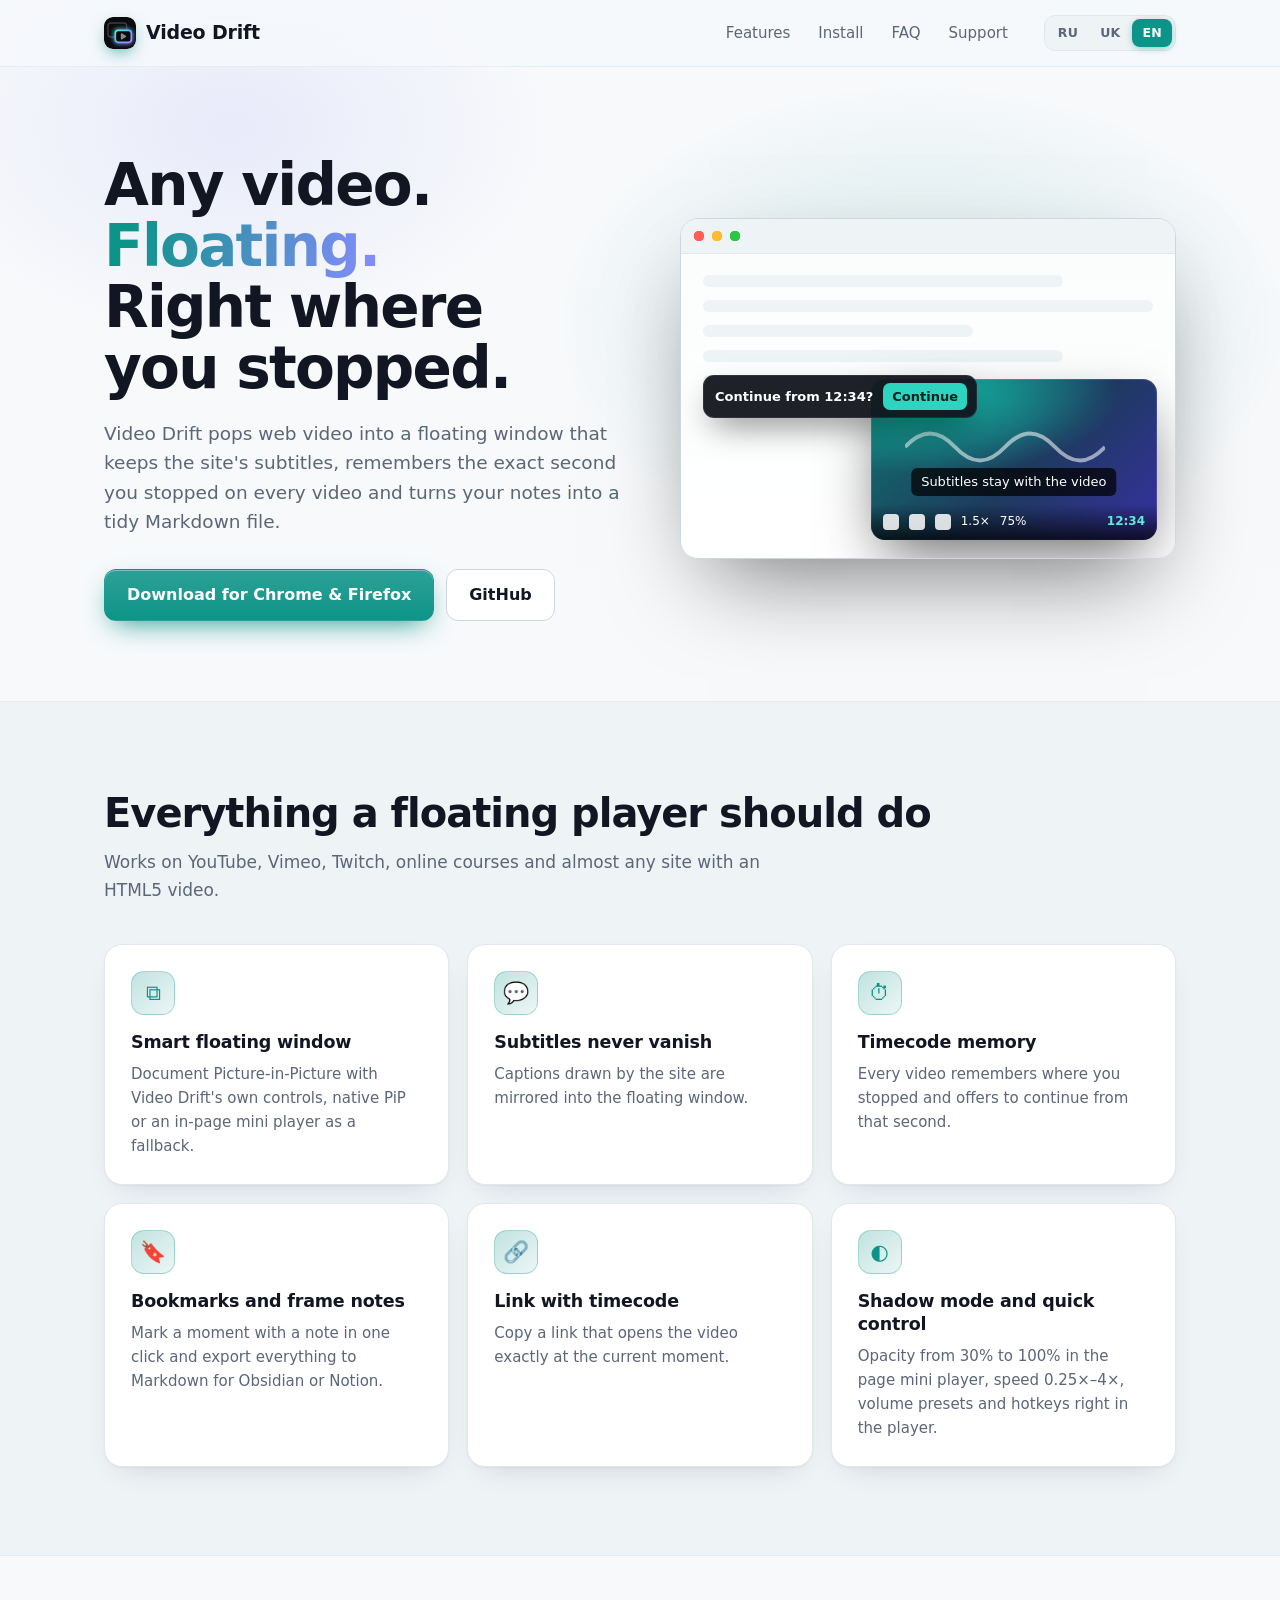
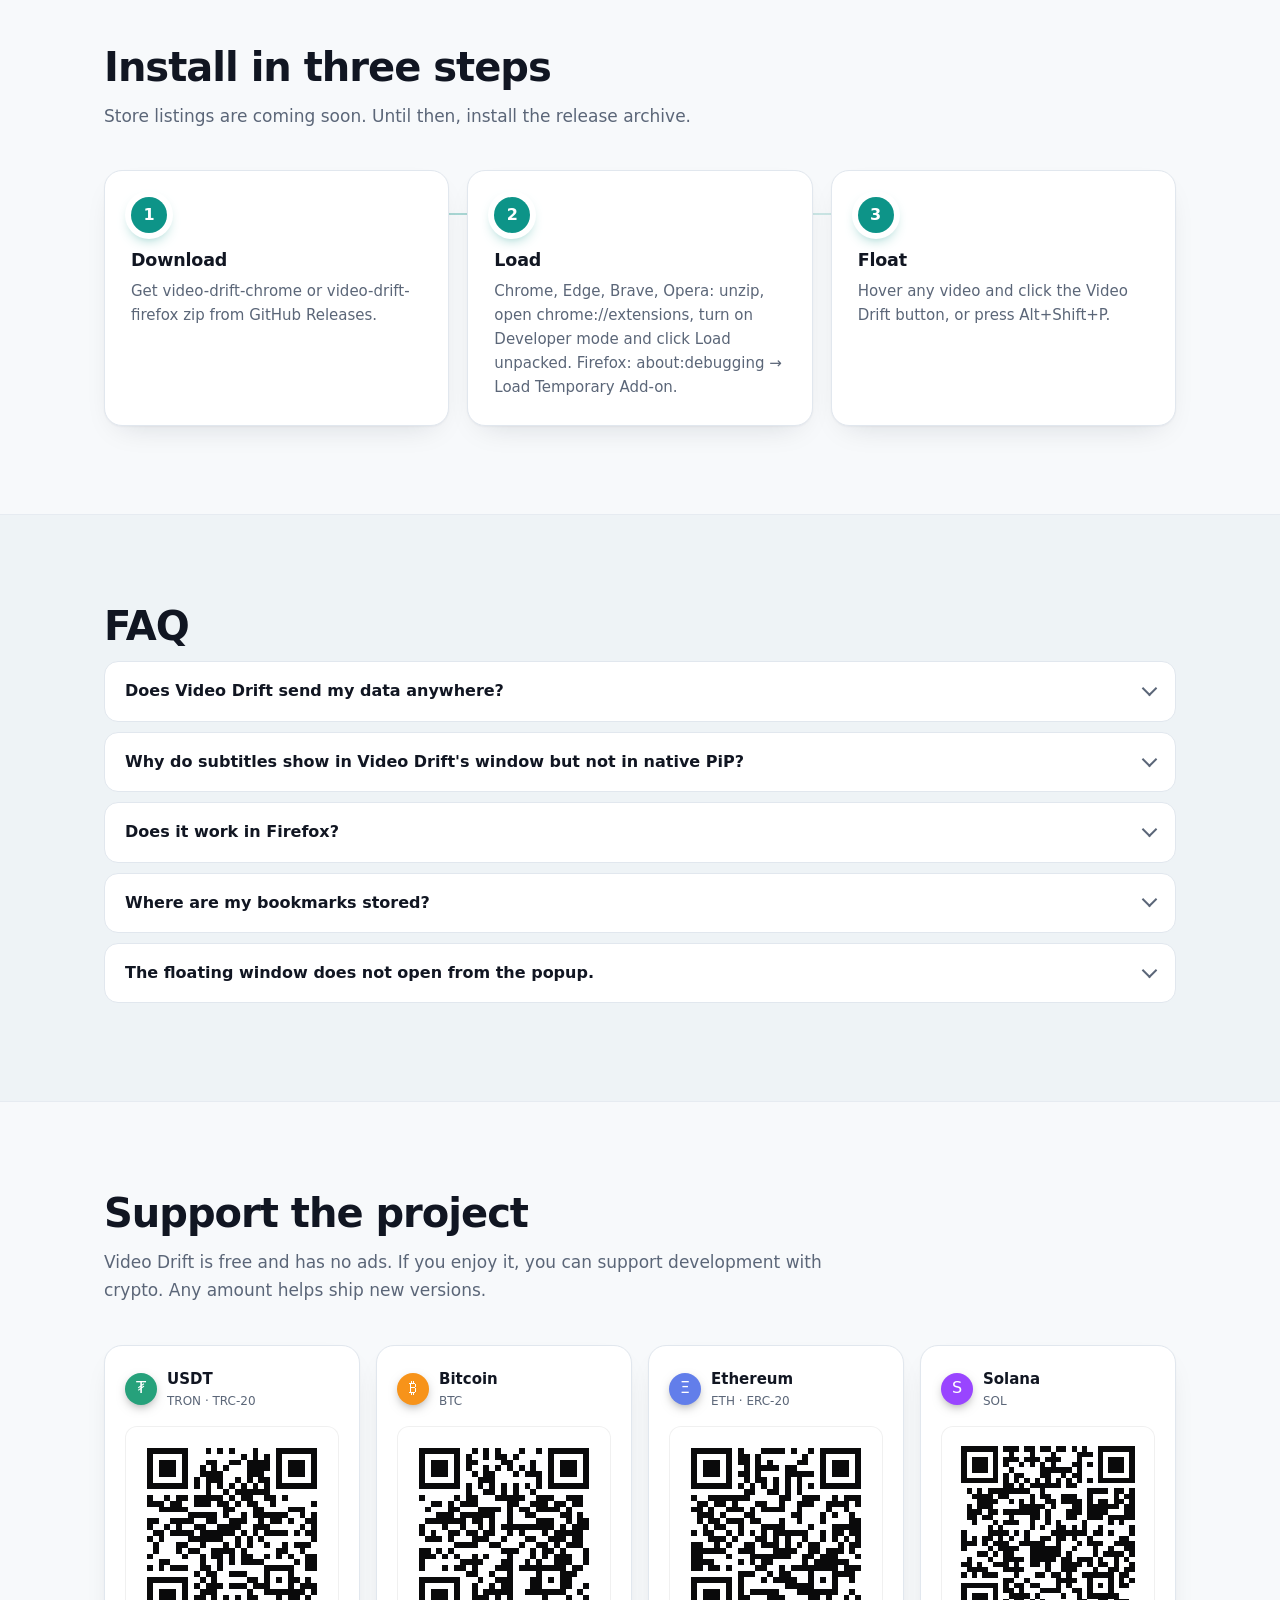
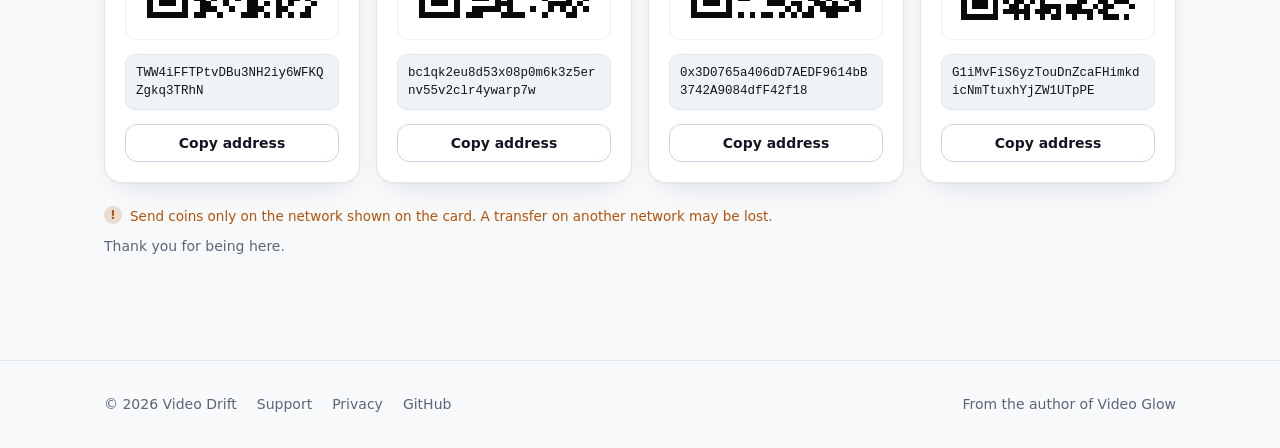
==== commit 9c4ecba8: "Rename to Video Drift, new logo and README in the Video Glow style" ====
--- a/docs/index.html
+++ b/docs/index.html
@@ -3,15 +3,15 @@
 <head>
   <meta charset="utf-8">
   <meta name="viewport" content="width=device-width, initial-scale=1">
-  <title>Vidrift — floating video player with timecode memory</title>
-  <meta name="description" content="Vidrift pops any web video into a floating window with subtitles, remembers where you stopped, and exports bookmarks with notes to Markdown.">
+  <title>Video Drift — floating video player with timecode memory</title>
+  <meta name="description" content="Video Drift pops any web video into a floating window with subtitles, remembers where you stopped, and exports bookmarks with notes to Markdown.">
   <link rel="icon" href="img/logo.svg" type="image/svg+xml">
   <link rel="stylesheet" href="style.css">
 </head>
 <body data-page="index">
 <header class="top">
   <div class="wrap">
-    <a class="brand" href="#"><img src="img/logo.svg" alt="">Vidrift</a>
+    <a class="brand" href="#"><img src="img/logo.svg" alt="">Video Drift</a>
     <nav class="links">
       <a href="#features" data-i18n="navFeatures">Features</a>
       <a href="#install" data-i18n="navInstall">Install</a>
@@ -26,10 +26,10 @@
   <div class="hero">
     <div>
       <h1 data-i18n="heroTitle">Any video. <em>Floating.</em> Right where you stopped.</h1>
-      <p class="lead" data-i18n="heroLead">Vidrift pops web video into a floating window that keeps the site's subtitles, remembers the exact second you stopped on every video and turns your notes into a tidy Markdown file.</p>
+      <p class="lead" data-i18n="heroLead">Video Drift pops web video into a floating window that keeps the site's subtitles, remembers the exact second you stopped on every video and turns your notes into a tidy Markdown file.</p>
       <div class="cta">
-        <a class="btn primary" href="https://github.com/vkardin/aloft/releases" data-i18n="ctaDownload">Download for Chrome &amp; Firefox</a>
-        <a class="btn" href="https://github.com/vkardin/aloft">GitHub</a>
+        <a class="btn primary" href="https://github.com/vkardin/video-drift/releases" data-i18n="ctaDownload">Download for Chrome &amp; Firefox</a>
+        <a class="btn" href="https://github.com/vkardin/video-drift">GitHub</a>
       </div>
     </div>
     <div class="demo" aria-hidden="true">
@@ -49,7 +49,7 @@
     <h2 data-i18n="fTitle">Everything a floating player should do</h2>
     <p class="sub" data-i18n="fSub">Works on YouTube, Vimeo, Twitch, online courses and almost any site with an HTML5 video.</p>
     <div class="grid">
-      <div class="card"><div class="ico">⧉</div><h3 data-i18n="f1t">Smart floating window</h3><p data-i18n="f1d">Document Picture-in-Picture with Vidrift's own controls, native PiP or an in-page mini player as a fallback.</p></div>
+      <div class="card"><div class="ico">⧉</div><h3 data-i18n="f1t">Smart floating window</h3><p data-i18n="f1d">Document Picture-in-Picture with Video Drift's own controls, native PiP or an in-page mini player as a fallback.</p></div>
       <div class="card"><div class="ico">💬</div><h3 data-i18n="f2t">Subtitles never vanish</h3><p data-i18n="f2d">Captions drawn by the site are mirrored into the floating window.</p></div>
       <div class="card"><div class="ico">⏱</div><h3 data-i18n="f3t">Timecode memory</h3><p data-i18n="f3d">Every video remembers where you stopped and offers to continue from that second.</p></div>
       <div class="card"><div class="ico">🔖</div><h3 data-i18n="f4t">Bookmarks and frame notes</h3><p data-i18n="f4d">Mark a moment with a note in one click and export everything to Markdown for Obsidian or Notion.</p></div>
@@ -64,9 +64,9 @@
     <h2 data-i18n="iTitle">Install in three steps</h2>
     <p class="sub" data-i18n="iSub">Store listings are coming soon. Until then, install the release archive.</p>
     <div class="steps">
-      <div class="card"><h3 data-i18n="s1t">Download</h3><p data-i18n="s1d">Get vidrift-chrome or vidrift-firefox zip from GitHub Releases.</p></div>
+      <div class="card"><h3 data-i18n="s1t">Download</h3><p data-i18n="s1d">Get video-drift-chrome or video-drift-firefox zip from GitHub Releases.</p></div>
       <div class="card"><h3 data-i18n="s2t">Load</h3><p data-i18n="s2d">Chrome, Edge, Brave, Opera: unzip, open chrome://extensions, turn on Developer mode and click Load unpacked. Firefox: about:debugging → Load Temporary Add-on.</p></div>
-      <div class="card"><h3 data-i18n="s3t">Float</h3><p data-i18n="s3d">Hover any video and click the Vidrift button, or press Alt+Shift+P.</p></div>
+      <div class="card"><h3 data-i18n="s3t">Float</h3><p data-i18n="s3d">Hover any video and click the Video Drift button, or press Alt+Shift+P.</p></div>
     </div>
   </div>
 </section>
@@ -74,9 +74,9 @@
 <section id="faq" class="alt">
   <div class="wrap">
     <h2 data-i18n="qTitle">FAQ</h2>
-    <details class="faq"><summary data-i18n="q1">Does Vidrift send my data anywhere?</summary><p data-i18n="a1">No. Everything stays in your browser storage. There are no servers, analytics or trackers.</p></details>
-    <details class="faq"><summary data-i18n="q2">Why do subtitles show in Vidrift's window but not in native PiP?</summary><p data-i18n="a2">Native Picture-in-Picture shows only the video frame. Vidrift's Document Picture-in-Picture window can show HTML, so subtitles drawn by the site are copied there.</p></details>
-    <details class="faq"><summary data-i18n="q3">Does it work in Firefox?</summary><p data-i18n="a3">Yes. Firefox has no Document Picture-in-Picture API, so Vidrift opens a draggable, resizable mini player on top of the page with the same controls.</p></details>
+    <details class="faq"><summary data-i18n="q1">Does Video Drift send my data anywhere?</summary><p data-i18n="a1">No. Everything stays in your browser storage. There are no servers, analytics or trackers.</p></details>
+    <details class="faq"><summary data-i18n="q2">Why do subtitles show in Video Drift's window but not in native PiP?</summary><p data-i18n="a2">Native Picture-in-Picture shows only the video frame. Video Drift's Document Picture-in-Picture window can show HTML, so subtitles drawn by the site are copied there.</p></details>
+    <details class="faq"><summary data-i18n="q3">Does it work in Firefox?</summary><p data-i18n="a3">Yes. Firefox has no Document Picture-in-Picture API, so Video Drift opens a draggable, resizable mini player on top of the page with the same controls.</p></details>
     <details class="faq"><summary data-i18n="q4">Where are my bookmarks stored?</summary><p data-i18n="a4">In browser sync storage, so they follow you to other computers signed in to the same browser profile. Export them to Markdown at any time.</p></details>
     <details class="faq"><summary data-i18n="q5">The floating window does not open from the popup.</summary><p data-i18n="a5">Some browsers require a click on the page itself. Click the video once, then use the button over the video or Alt+Shift+P.</p></details>
   </div>
@@ -85,7 +85,7 @@
 <section class="block donate" id="donate">
   <div class="wrap">
     <h2 data-i18n="d_title">Support the project</h2>
-    <p class="sub" data-i18n="d_sub">Vidrift is free and has no ads. If you enjoy it, you can support development with crypto. Any amount helps ship new versions.</p>
+    <p class="sub" data-i18n="d_sub">Video Drift is free and has no ads. If you enjoy it, you can support development with crypto. Any amount helps ship new versions.</p>
     <div class="wallets" id="wallets"></div>
     <p class="warn" data-i18n="d_warn">Send coins only on the network shown on the card. A transfer on another network may be lost.</p>
     <p class="thanks" data-i18n="d_thanks">Thank you for being here.</p>
@@ -94,10 +94,10 @@
 
 <footer>
   <div class="wrap">
-    <span>© <span id="year">2026</span> Vidrift</span>
+    <span>© <span id="year">2026</span> Video Drift</span>
     <a href="support.html" data-i18n="navSupport">Support</a>
     <a href="privacy.html" data-i18n="navPrivacy">Privacy</a>
-    <a href="https://github.com/vkardin/aloft">GitHub</a>
+    <a href="https://github.com/vkardin/video-drift">GitHub</a>
     <a class="sp" href="https://github.com/vkardin/video-glow" data-i18n="fromAuthor">From the author of Video Glow</a>
   </div>
 </footer>
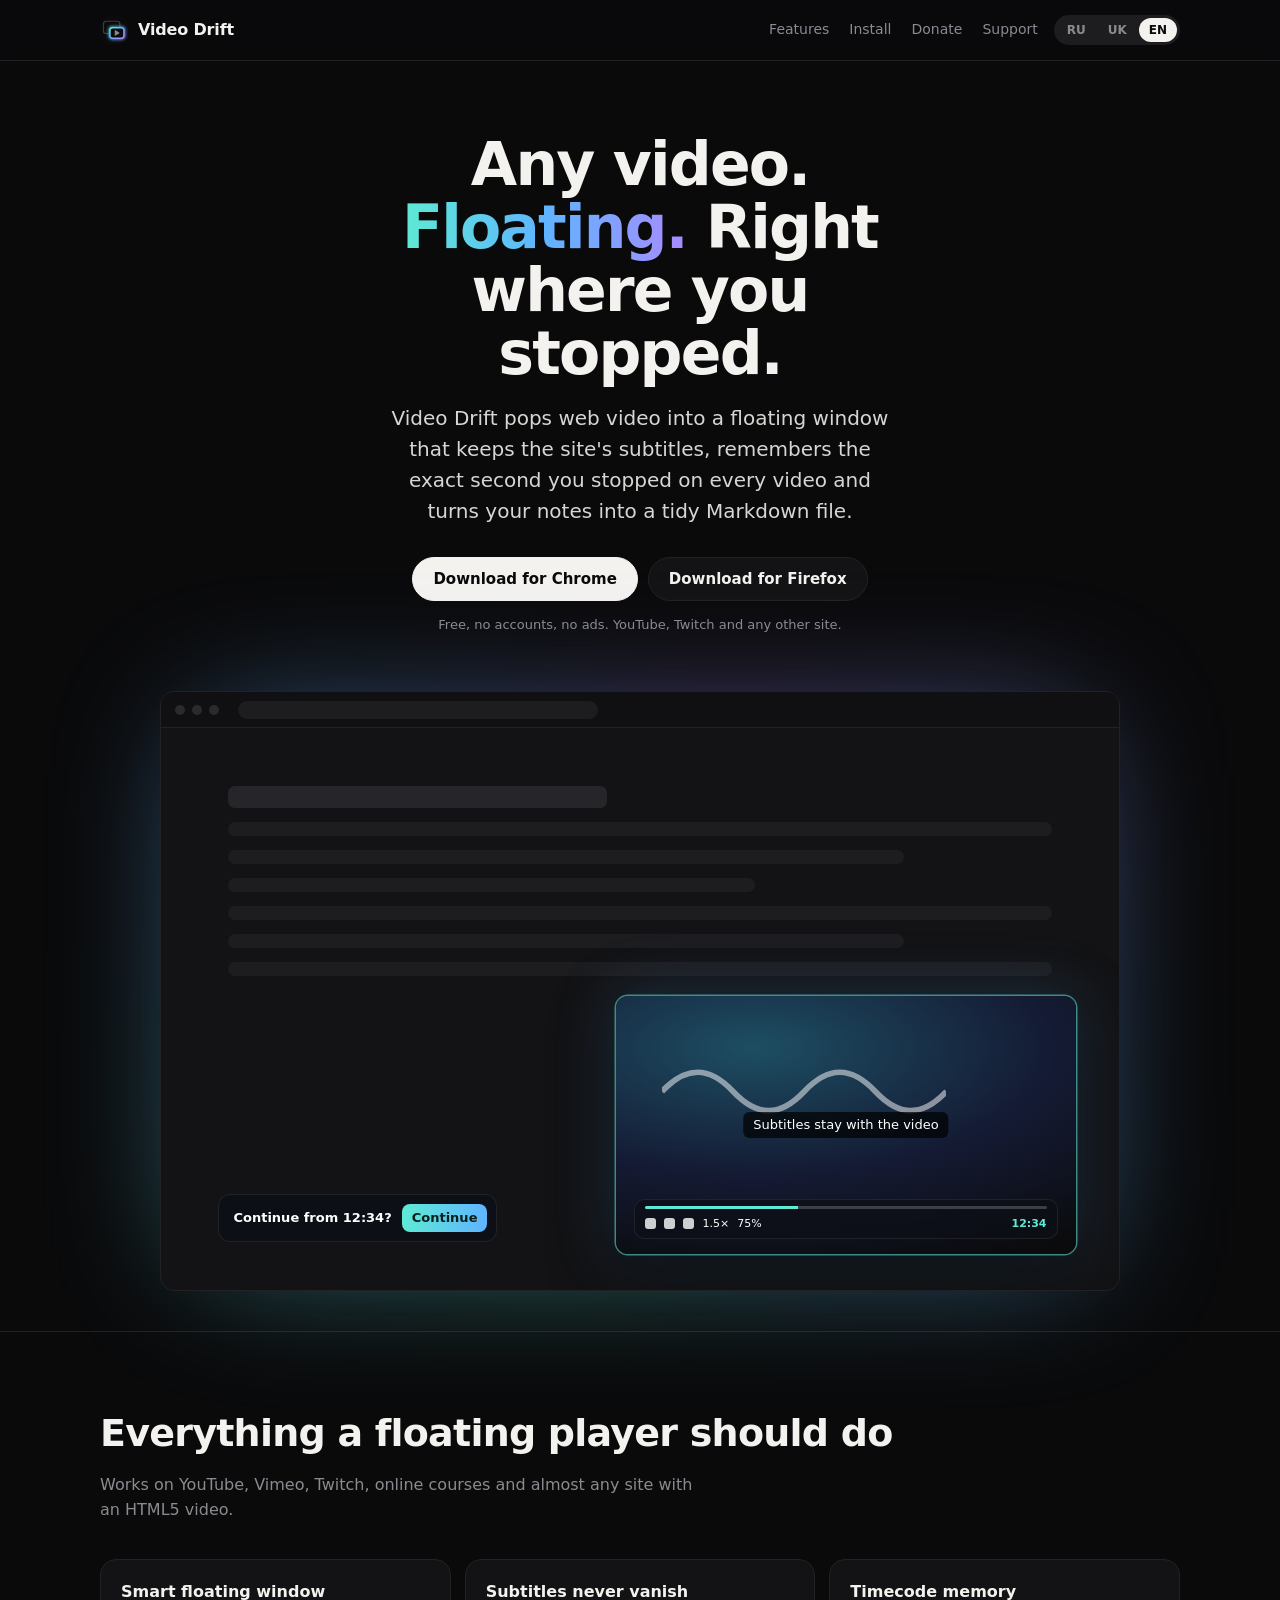
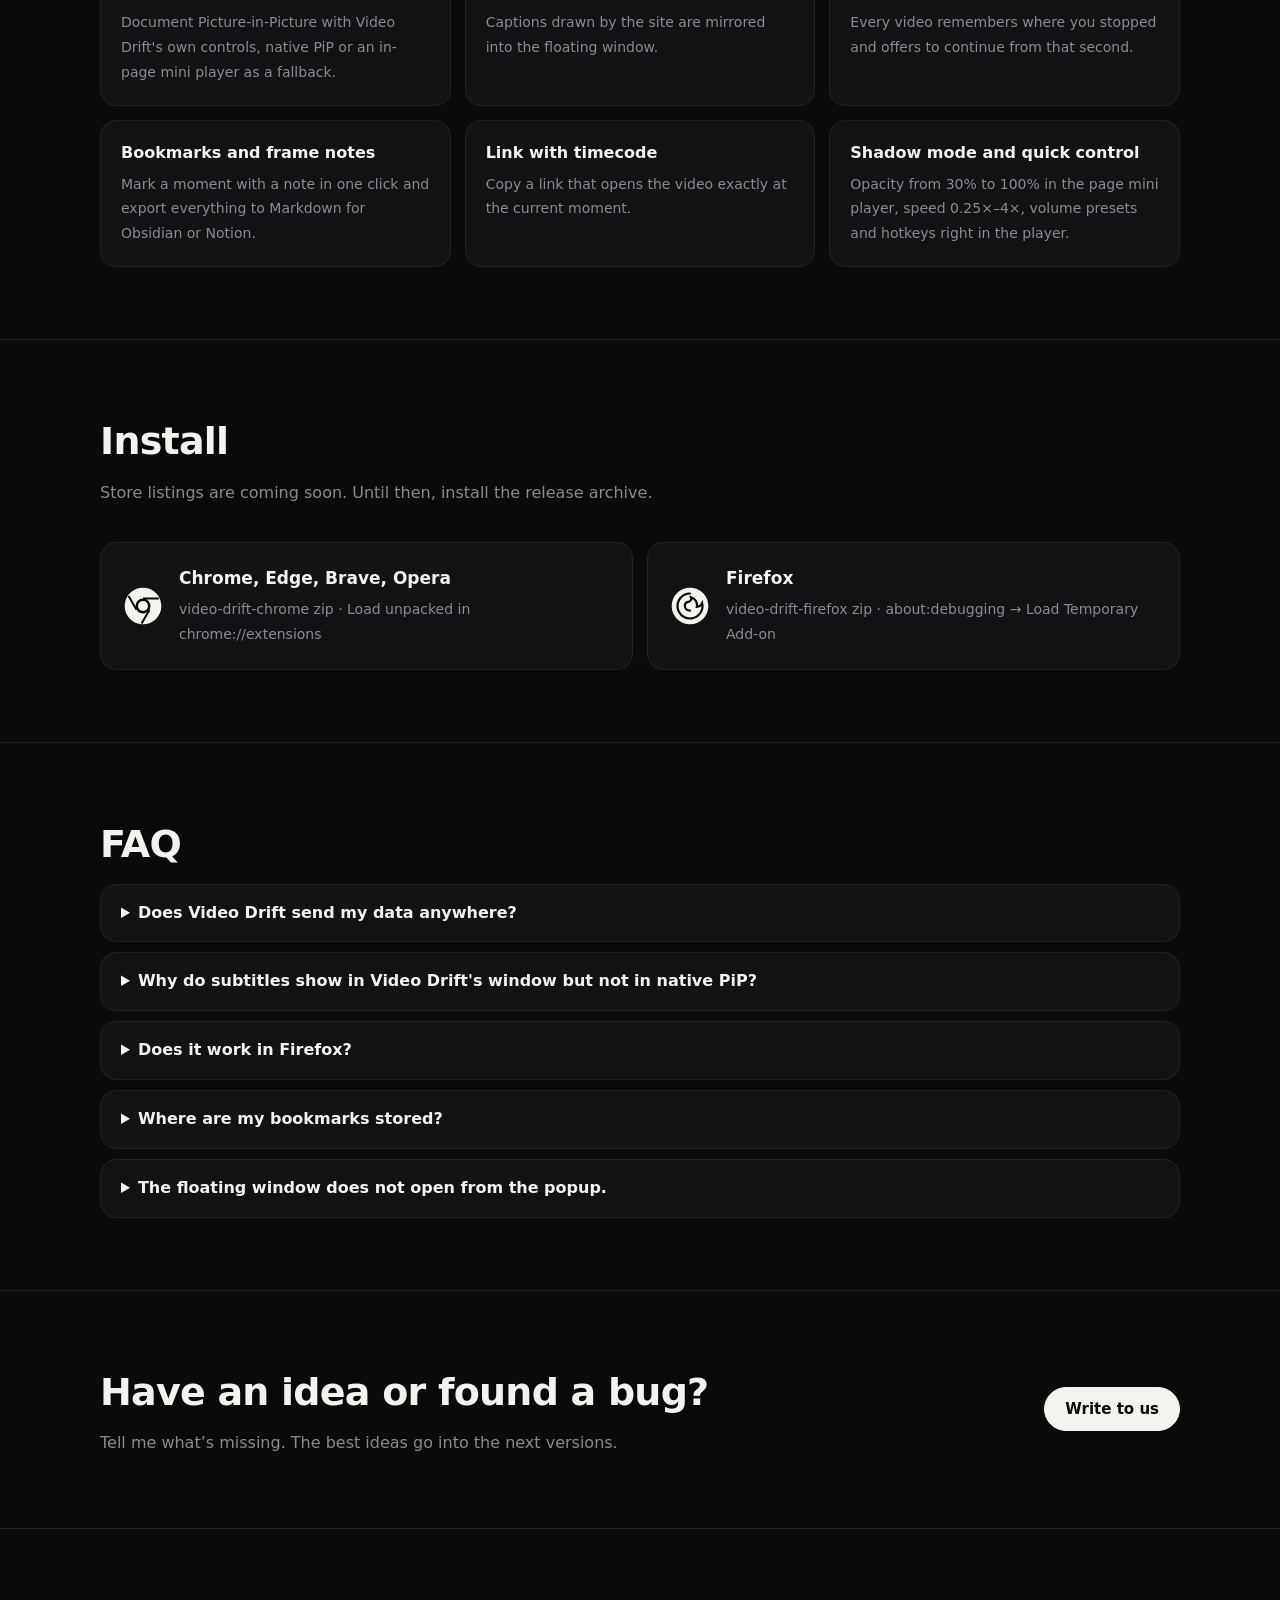
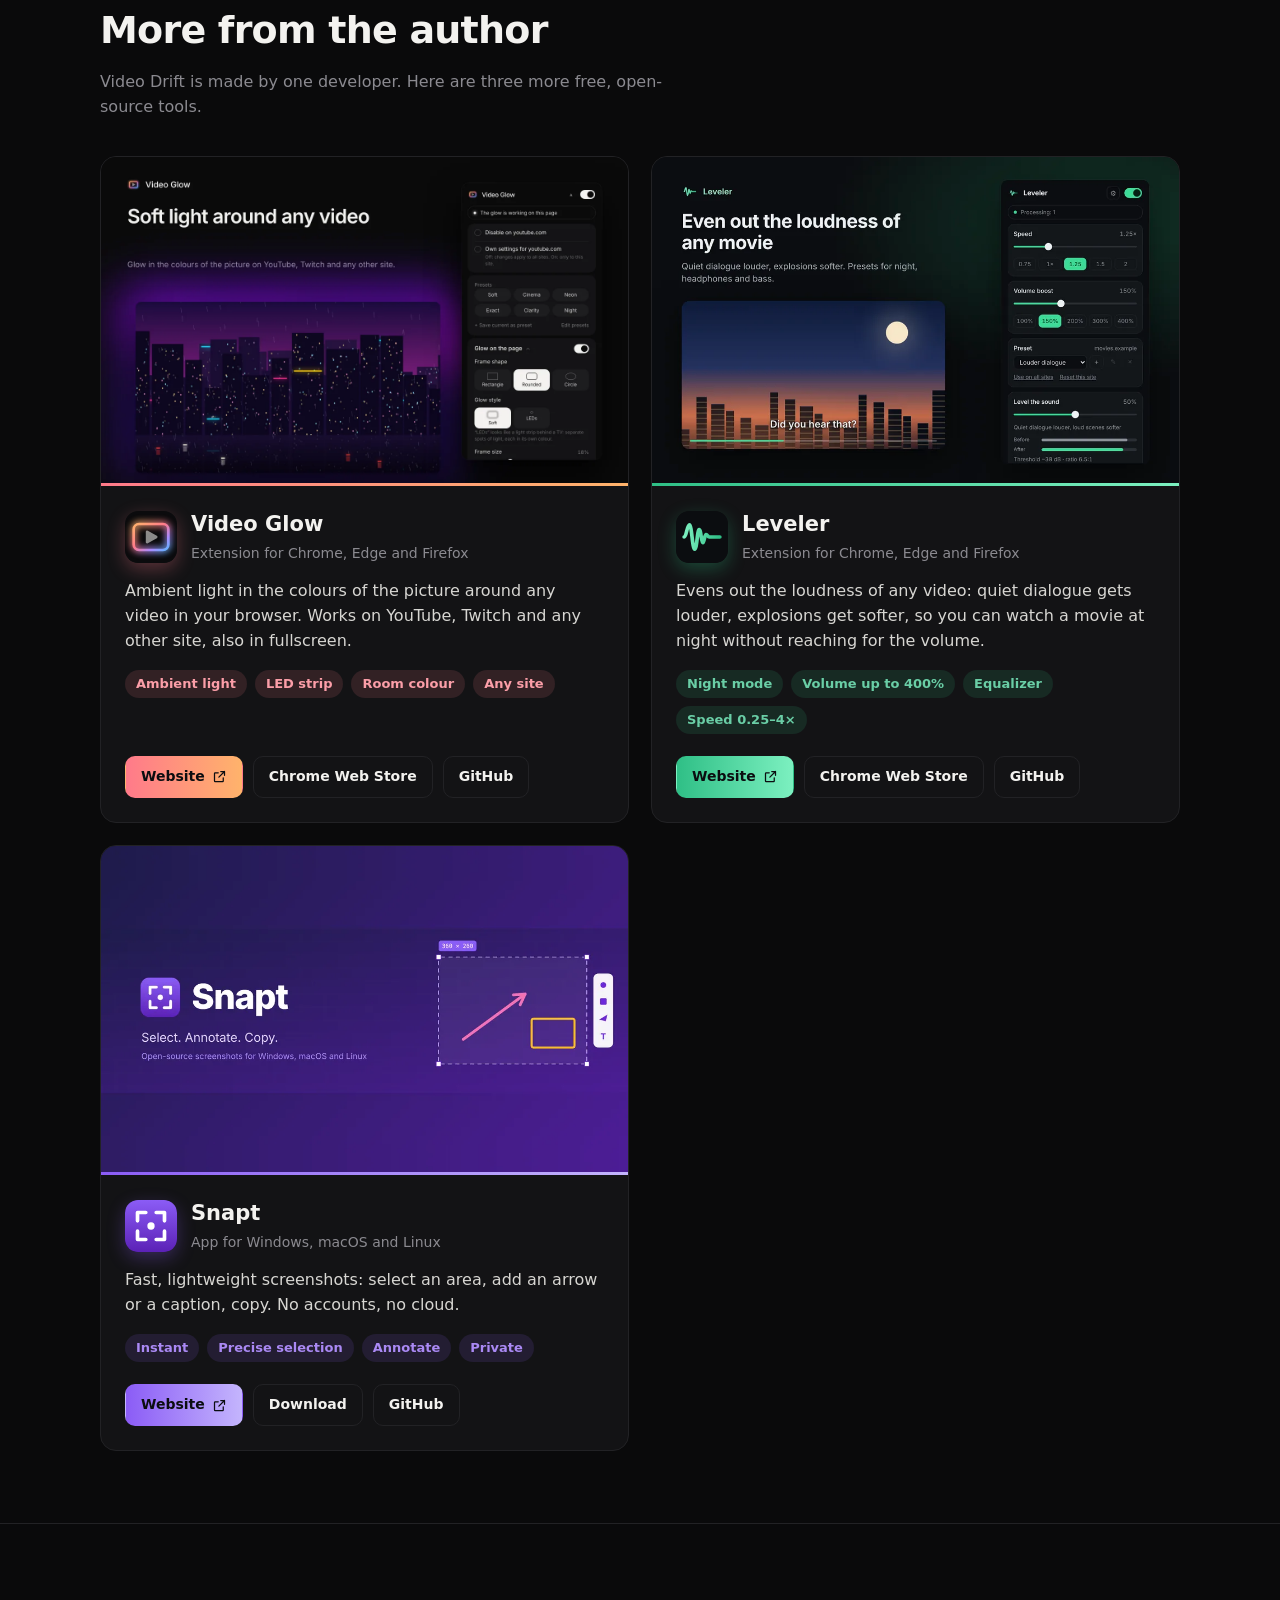
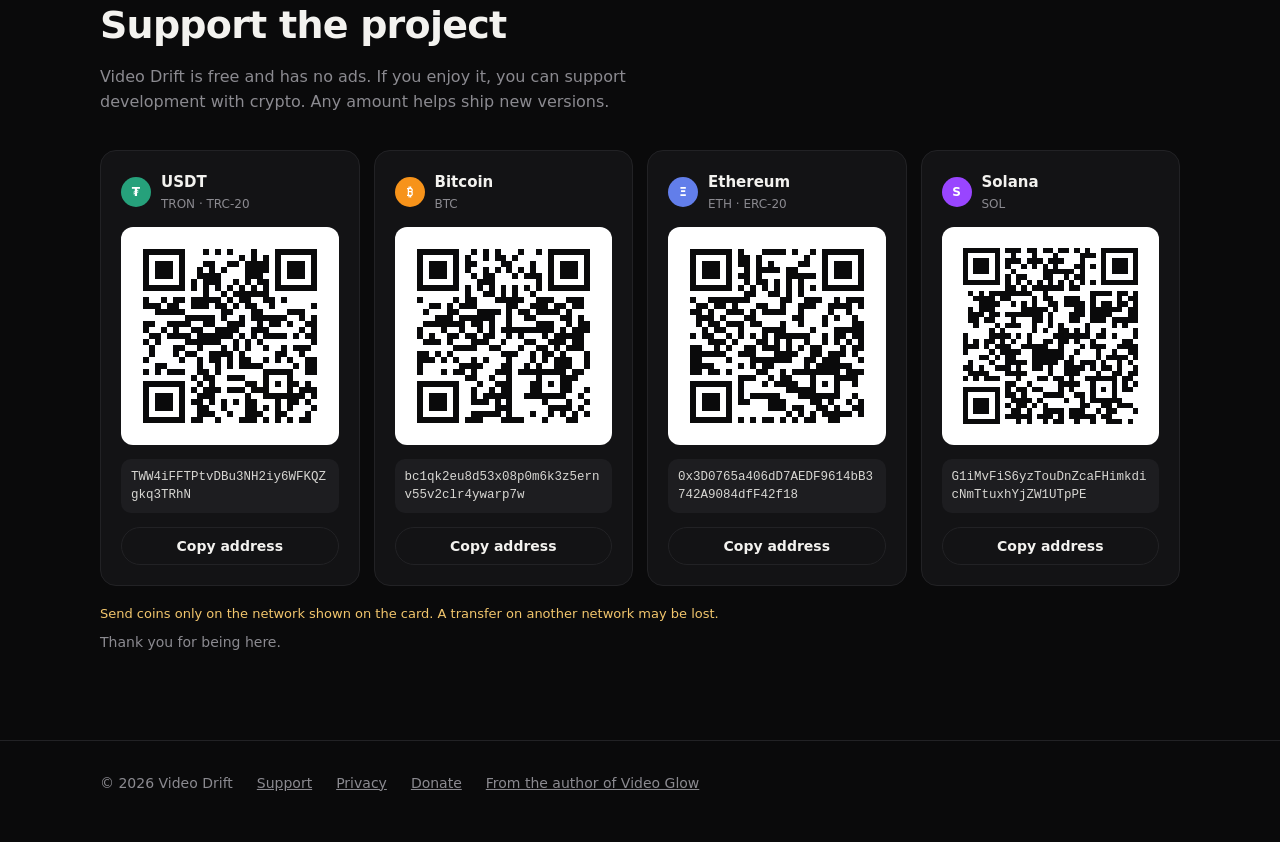
==== commit 6686be20: "Restyle the website after Video Glow: dark layout, hero demo, more from the author" ====
--- a/docs/index.html
+++ b/docs/index.html
@@ -4,113 +4,188 @@
   <meta charset="utf-8">
   <meta name="viewport" content="width=device-width, initial-scale=1">
   <title>Video Drift — floating video player with timecode memory</title>
-  <meta name="description" content="Video Drift pops any web video into a floating window with subtitles, remembers where you stopped, and exports bookmarks with notes to Markdown.">
+  <meta name="description" content="Video Drift pops any web video into a floating window with subtitles, remembers where you stopped and exports notes to the frame to Markdown. Free extension for Chrome and Firefox.">
+  <meta property="og:title" content="Video Drift">
   <link rel="icon" href="img/logo.svg" type="image/svg+xml">
   <link rel="stylesheet" href="style.css">
 </head>
 <body data-page="index">
-<header class="top">
-  <div class="wrap">
-    <a class="brand" href="#"><img src="img/logo.svg" alt="">Video Drift</a>
-    <nav class="links">
-      <a href="#features" data-i18n="navFeatures">Features</a>
-      <a href="#install" data-i18n="navInstall">Install</a>
-      <a href="#faq" data-i18n="navFaq">FAQ</a>
-      <a href="#donate" data-i18n="navSupport">Support</a>
-    </nav>
-    <div class="langs"><button data-lang="ru">RU</button><button data-lang="uk">UK</button><button data-lang="en">EN</button></div>
-  </div>
-</header>
-
-<main class="wrap">
-  <div class="hero">
-    <div>
-      <h1 data-i18n="heroTitle">Any video. <em>Floating.</em> Right where you stopped.</h1>
-      <p class="lead" data-i18n="heroLead">Video Drift pops web video into a floating window that keeps the site's subtitles, remembers the exact second you stopped on every video and turns your notes into a tidy Markdown file.</p>
-      <div class="cta">
-        <a class="btn primary" href="https://github.com/vkardin/video-drift/releases" data-i18n="ctaDownload">Download for Chrome &amp; Firefox</a>
-        <a class="btn" href="https://github.com/vkardin/video-drift">GitHub</a>
+  <header class="top">
+    <div class="wrap">
+      <a class="brand" href="#"><img src="img/logo.svg" alt="">Video Drift</a>
+      <nav class="nav">
+        <a href="#features" data-i18n="navFeatures">Features</a>
+        <a href="#install" data-i18n="navInstall">Install</a>
+        <a href="#donate" data-i18n="navDonate">Donate</a>
+        <a href="support.html" data-i18n="navSupport">Support</a>
+      </nav>
+      <div class="langs" role="group" aria-label="Language">
+        <button type="button" data-lang="ru">RU</button>
+        <button type="button" data-lang="uk">UK</button>
+        <button type="button" data-lang="en">EN</button>
       </div>
     </div>
-    <div class="demo" aria-hidden="true">
-      <div class="doc"><div class="bar m"></div><div class="bar"></div><div class="bar s"></div><div class="bar m"></div><div class="bar s"></div></div>
-      <div class="toast"><b data-i18n="demoResume">Continue from 12:34?</b><span data-i18n="demoYes">Continue</span></div>
-      <div class="pip">
-        <svg class="wave" viewBox="0 0 200 40" preserveAspectRatio="none"><path d="M0 20c17-18 33-18 50 0s33 18 50 0 33-18 50 0 33 18 50 0" fill="none" stroke="rgba(255,255,255,.55)" stroke-width="4"/></svg>
-        <div class="sub" data-i18n="demoSub">Subtitles stay with the video</div>
-        <div class="ctl"><i></i><i></i><i></i><span>1.5×</span><span>75%</span><b>12:34</b></div>
+  </header>
+
+  <main>
+    <section class="hero">
+      <div class="wrap">
+        <h1 data-i18n="heroTitle">Any video. <em>Floating.</em> Right where you stopped.</h1>
+        <p class="lead" data-i18n="heroLead">Video Drift pops web video into a floating window that keeps the site's subtitles, remembers the exact second you stopped on every video and turns your notes into a tidy Markdown file.</p>
+        <div class="cta">
+          <a class="btn primary" href="https://github.com/vkardin/video-drift/releases" data-i18n="btnChrome">Download for Chrome</a>
+          <a class="btn" href="https://github.com/vkardin/video-drift/releases" data-i18n="btnFirefox">Download for Firefox</a>
+        </div>
+        <p class="free" data-i18n="hero_free">Free, no accounts, no ads. YouTube, Twitch and any other site.</p>
+        <div class="screen">
+          <div class="demo" aria-hidden="true">
+            <div class="chrome"><i></i><i></i><i></i><span></span></div>
+            <div class="doc-lines"><b></b><b></b><b></b><b></b><b></b><b></b><b></b></div>
+            <div class="resume"><b data-i18n="demoResume">Continue from 12:34?</b><span data-i18n="demoYes">Continue</span></div>
+            <div class="pip">
+              <svg class="wave" viewBox="0 0 200 40" preserveAspectRatio="none"><path d="M0 20c17-18 33-18 50 0s33 18 50 0 33-18 50 0 33 18 50 0" fill="none" stroke="rgba(255,255,255,.5)" stroke-width="4"/></svg>
+              <div class="sub" data-i18n="demoSub">Subtitles stay with the video</div>
+              <div class="panel"><div class="bar"></div><div class="ctl"><i></i><i></i><i></i><span>1.5×</span><span>75%</span><em>12:34</em></div></div>
+            </div>
+          </div>
+        </div>
       </div>
+    </section>
+
+    <section class="block" id="features">
+      <div class="wrap">
+        <h2 data-i18n="fTitle">Everything a floating player should do</h2>
+        <p class="sub" data-i18n="fSub">Works on YouTube, Vimeo, Twitch, online courses and almost any site with an HTML5 video.</p>
+        <div class="grid">
+          <div class="tile"><b data-i18n="f1t">Smart floating window</b><span data-i18n="f1d">Document Picture-in-Picture with Video Drift's own controls, native PiP or an in-page mini player as a fallback.</span></div>
+          <div class="tile"><b data-i18n="f2t">Subtitles never vanish</b><span data-i18n="f2d">Captions drawn by the site are mirrored into the floating window.</span></div>
+          <div class="tile"><b data-i18n="f3t">Timecode memory</b><span data-i18n="f3d">Every video remembers where you stopped and offers to continue from that second.</span></div>
+          <div class="tile"><b data-i18n="f4t">Bookmarks and frame notes</b><span data-i18n="f4d">Mark a moment with a note in one click and export everything to Markdown for Obsidian or Notion.</span></div>
+          <div class="tile"><b data-i18n="f5t">Link with timecode</b><span data-i18n="f5d">Copy a link that opens the video exactly at the current moment.</span></div>
+          <div class="tile"><b data-i18n="f6t">Shadow mode and quick control</b><span data-i18n="f6d">Opacity from 30% to 100% in the page mini player, speed 0.25×–4×, volume presets and hotkeys right in the player.</span></div>
+        </div>
+      </div>
+    </section>
+
+    <section class="block" id="install">
+      <div class="wrap">
+        <h2 data-i18n="iTitle">Install</h2>
+        <p class="sub" data-i18n="iSub">Store listings are coming soon. Until then, install the release archive.</p>
+        <div class="install">
+          <a class="tile store" href="https://github.com/vkardin/video-drift/releases" target="_blank" rel="noopener">
+            <svg viewBox="0 0 48 48" aria-hidden="true"><circle cx="24" cy="24" r="22" fill="#f3f2ef"/><circle cx="24" cy="24" r="9" fill="#0a0a0b"/><circle cx="24" cy="24" r="6" fill="#f3f2ef"/><path d="M24 15h19M16.2 28.5 6.7 12M31.8 28.5 22.3 45" stroke="#0a0a0b" stroke-width="2.4"/></svg>
+            <div><b>Chrome, Edge, Brave, Opera</b><span data-i18n="iChrome">video-drift-chrome zip · Load unpacked in chrome://extensions</span></div>
+          </a>
+          <a class="tile store" href="https://github.com/vkardin/video-drift/releases" target="_blank" rel="noopener">
+            <svg viewBox="0 0 48 48" aria-hidden="true"><circle cx="24" cy="24" r="22" fill="#f3f2ef"/><path d="M24 9a15 15 0 1 0 14.6 11.6c-1.4 3-4 4.4-6.4 4.4 1.2-5.5-2.2-10-7-11.5 1.4 3-1.2 5.3-3.4 5.6-2.3.4-4 2.3-4 4.6 0 3.3 2.8 5.8 6.2 5.8" fill="none" stroke="#0a0a0b" stroke-width="2.6" stroke-linecap="round"/></svg>
+            <div><b>Firefox</b><span data-i18n="iFirefox">video-drift-firefox zip · about:debugging → Load Temporary Add-on</span></div>
+          </a>
+        </div>
+      </div>
+    </section>
+
+    <section class="block" id="faq">
+      <div class="wrap">
+        <h2 data-i18n="qTitle">FAQ</h2>
+        <div class="faq">
+          <details><summary data-i18n="q1">Does Video Drift send my data anywhere?</summary><p data-i18n="a1">No. Everything stays in your browser storage. There are no servers, analytics or trackers.</p></details>
+          <details><summary data-i18n="q2">Why do subtitles show in Video Drift's window but not in native PiP?</summary><p data-i18n="a2">Native Picture-in-Picture shows only the video frame. Video Drift's Document Picture-in-Picture window can show HTML, so subtitles drawn by the site are copied there.</p></details>
+          <details><summary data-i18n="q3">Does it work in Firefox?</summary><p data-i18n="a3">Yes. Firefox has no Document Picture-in-Picture API, so Video Drift opens a draggable, resizable mini player on top of the page with the same controls.</p></details>
+          <details><summary data-i18n="q4">Where are my bookmarks stored?</summary><p data-i18n="a4">In browser sync storage, so they follow you to other computers signed in to the same browser profile. Export them to Markdown at any time.</p></details>
+          <details><summary data-i18n="q5">The floating window does not open from the popup.</summary><p data-i18n="a5">Some browsers require a click on the page itself. Click the video once, then use the button over the video or Alt+Shift+P.</p></details>
+        </div>
+      </div>
+    </section>
+
+    <section class="block" id="feedback">
+      <div class="wrap fb-cta">
+        <div>
+          <h2 data-i18n="fb_title">Have an idea or found a bug?</h2>
+          <p class="sub" data-i18n="fb_sub">Tell me what’s missing. The best ideas go into the next versions.</p>
+        </div>
+        <a class="btn primary" href="support.html" data-i18n="fb_btn">Write to us</a>
+      </div>
+    </section>
+
+    <section class="block" id="more">
+      <div class="wrap">
+        <h2 data-i18n="more_title">More from the author</h2>
+        <p class="sub" data-i18n="more_sub">Video Drift is made by one developer. Here are three more free, open-source tools.</p>
+        <div class="apps">
+        <article class="app app-glow">
+          <a class="shot" href="https://vkardin.github.io/video-glow/" target="_blank" rel="noopener" tabindex="-1" aria-hidden="true"><img data-shot="apps/glow" src="img/apps/glow-en.webp" alt="" width="960" height="600" loading="lazy"></a>
+          <div class="app-body">
+            <header><img src="img/apps/video-glow.svg" alt="" width="52" height="52"><div><h3>Video Glow</h3><span data-i18n="vg_kind"></span></div></header>
+            <p data-i18n="vg_desc"></p>
+            <ul class="chips"><li data-i18n="vg_c1"></li><li data-i18n="vg_c2"></li><li data-i18n="vg_c3"></li><li data-i18n="vg_c4"></li></ul>
+            <div class="app-links">
+              <a class="btn-app primary" href="https://vkardin.github.io/video-glow/" target="_blank" rel="noopener"><span data-i18n="more_site"></span> <svg viewBox="0 0 24 24" fill="none" stroke="currentColor" stroke-width="2" stroke-linecap="round" stroke-linejoin="round"><path d="M14 4h6v6M20 4l-9 9M18 14v5a1 1 0 0 1-1 1H5a1 1 0 0 1-1-1V7a1 1 0 0 1 1-1h5"/></svg></a>
+              <a class="btn-app" href="https://chromewebstore.google.com/detail/bjgbalkabocifimhnhbcnomeknpbhkea" target="_blank" rel="noopener">Chrome Web Store</a>
+              <a class="btn-app" href="https://github.com/vkardin/video-glow" target="_blank" rel="noopener">GitHub</a>
+            </div>
+          </div>
+        </article>
+        <article class="app app-leveler">
+          <a class="shot" href="https://vkardin.github.io/leveler/" target="_blank" rel="noopener" tabindex="-1" aria-hidden="true"><img data-shot="apps/leveler" src="img/apps/leveler-en.webp" alt="" width="960" height="600" loading="lazy"></a>
+          <div class="app-body">
+            <header><img src="img/apps/leveler.svg" alt="" width="52" height="52"><div><h3>Leveler</h3><span data-i18n="lv_kind"></span></div></header>
+            <p data-i18n="lv_desc"></p>
+            <ul class="chips"><li data-i18n="lv_c1"></li><li data-i18n="lv_c2"></li><li data-i18n="lv_c3"></li><li data-i18n="lv_c4"></li></ul>
+            <div class="app-links">
+              <a class="btn-app primary" href="https://vkardin.github.io/leveler/" target="_blank" rel="noopener"><span data-i18n="more_site"></span> <svg viewBox="0 0 24 24" fill="none" stroke="currentColor" stroke-width="2" stroke-linecap="round" stroke-linejoin="round"><path d="M14 4h6v6M20 4l-9 9M18 14v5a1 1 0 0 1-1 1H5a1 1 0 0 1-1-1V7a1 1 0 0 1 1-1h5"/></svg></a>
+              <a class="btn-app" href="https://chromewebstore.google.com/detail/phbjpipnbhffcegccfbbfabbhmgaelko" target="_blank" rel="noopener">Chrome Web Store</a>
+              <a class="btn-app" href="https://github.com/vkardin/leveler" target="_blank" rel="noopener">GitHub</a>
+            </div>
+          </div>
+        </article>
+        <article class="app app-snapt">
+          <a class="shot" href="https://vkardin.github.io/snapt/" target="_blank" rel="noopener" tabindex="-1" aria-hidden="true"><img src="img/apps/snapt.webp" alt="" width="960" height="600" loading="lazy"></a>
+          <div class="app-body">
+            <header><img src="img/apps/snapt.svg" alt="" width="52" height="52"><div><h3>Snapt</h3><span data-i18n="sn_kind"></span></div></header>
+            <p data-i18n="sn_desc"></p>
+            <ul class="chips"><li data-i18n="sn_c1"></li><li data-i18n="sn_c2"></li><li data-i18n="sn_c3"></li><li data-i18n="sn_c4"></li></ul>
+            <div class="app-links">
+              <a class="btn-app primary" href="https://vkardin.github.io/snapt/" target="_blank" rel="noopener"><span data-i18n="more_site"></span> <svg viewBox="0 0 24 24" fill="none" stroke="currentColor" stroke-width="2" stroke-linecap="round" stroke-linejoin="round"><path d="M14 4h6v6M20 4l-9 9M18 14v5a1 1 0 0 1-1 1H5a1 1 0 0 1-1-1V7a1 1 0 0 1 1-1h5"/></svg></a>
+              <a class="btn-app" href="https://github.com/vkardin/snapt/releases" target="_blank" rel="noopener" data-i18n="more_dl"></a>
+              <a class="btn-app" href="https://github.com/vkardin/snapt" target="_blank" rel="noopener">GitHub</a>
+            </div>
+          </div>
+        </article>
+        </div>
+      </div>
+    </section>
+
+    <section class="block donate" id="donate">
+      <div class="wrap">
+        <h2 data-i18n="d_title">Support the project</h2>
+        <p class="sub" data-i18n="d_sub">Video Drift is free and has no ads. If you enjoy it, you can support development with crypto. Any amount helps ship new versions.</p>
+        <div class="wallets" id="wallets"></div>
+        <p class="warn" data-i18n="d_warn">Send coins only on the network shown on the card. A transfer on another network may be lost.</p>
+        <p class="thanks" data-i18n="d_thanks">Thank you for being here.</p>
+      </div>
+    </section>
+  </main>
+
+  <footer class="foot">
+    <div class="wrap">
+      <span>© <span id="year">2026</span> Video Drift</span>
+      <a href="support.html" data-i18n="navSupport">Support</a>
+      <a href="privacy.html" data-i18n="navPrivacy">Privacy</a>
+      <a href="#donate" data-i18n="navDonate">Donate</a>
+      <a href="https://github.com/vkardin/video-glow" data-i18n="fromAuthor">From the author of Video Glow</a>
     </div>
-  </div>
-</main>
+  </footer>
 
-<section id="features" class="alt">
-  <div class="wrap">
-    <h2 data-i18n="fTitle">Everything a floating player should do</h2>
-    <p class="sub" data-i18n="fSub">Works on YouTube, Vimeo, Twitch, online courses and almost any site with an HTML5 video.</p>
-    <div class="grid">
-      <div class="card"><div class="ico">⧉</div><h3 data-i18n="f1t">Smart floating window</h3><p data-i18n="f1d">Document Picture-in-Picture with Video Drift's own controls, native PiP or an in-page mini player as a fallback.</p></div>
-      <div class="card"><div class="ico">💬</div><h3 data-i18n="f2t">Subtitles never vanish</h3><p data-i18n="f2d">Captions drawn by the site are mirrored into the floating window.</p></div>
-      <div class="card"><div class="ico">⏱</div><h3 data-i18n="f3t">Timecode memory</h3><p data-i18n="f3d">Every video remembers where you stopped and offers to continue from that second.</p></div>
-      <div class="card"><div class="ico">🔖</div><h3 data-i18n="f4t">Bookmarks and frame notes</h3><p data-i18n="f4d">Mark a moment with a note in one click and export everything to Markdown for Obsidian or Notion.</p></div>
-      <div class="card"><div class="ico">🔗</div><h3 data-i18n="f5t">Link with timecode</h3><p data-i18n="f5d">Copy a link that opens the video exactly at the current moment.</p></div>
-      <div class="card"><div class="ico">◐</div><h3 data-i18n="f6t">Shadow mode and quick control</h3><p data-i18n="f6d">Opacity from 30% to 100% in the page mini player, speed 0.25×–4×, volume presets and hotkeys right in the player.</p></div>
+  <template id="wallet">
+    <div class="tile">
+      <div class="coin"><i></i><div><b></b><small></small></div></div>
+      <div class="qr"><img alt="QR" width="300" height="300"></div>
+      <div class="addr"></div>
+      <button type="button" class="btn copy"></button>
     </div>
-  </div>
-</section>
-
-<section id="install">
-  <div class="wrap">
-    <h2 data-i18n="iTitle">Install in three steps</h2>
-    <p class="sub" data-i18n="iSub">Store listings are coming soon. Until then, install the release archive.</p>
-    <div class="steps">
-      <div class="card"><h3 data-i18n="s1t">Download</h3><p data-i18n="s1d">Get video-drift-chrome or video-drift-firefox zip from GitHub Releases.</p></div>
-      <div class="card"><h3 data-i18n="s2t">Load</h3><p data-i18n="s2d">Chrome, Edge, Brave, Opera: unzip, open chrome://extensions, turn on Developer mode and click Load unpacked. Firefox: about:debugging → Load Temporary Add-on.</p></div>
-      <div class="card"><h3 data-i18n="s3t">Float</h3><p data-i18n="s3d">Hover any video and click the Video Drift button, or press Alt+Shift+P.</p></div>
-    </div>
-  </div>
-</section>
-
-<section id="faq" class="alt">
-  <div class="wrap">
-    <h2 data-i18n="qTitle">FAQ</h2>
-    <details class="faq"><summary data-i18n="q1">Does Video Drift send my data anywhere?</summary><p data-i18n="a1">No. Everything stays in your browser storage. There are no servers, analytics or trackers.</p></details>
-    <details class="faq"><summary data-i18n="q2">Why do subtitles show in Video Drift's window but not in native PiP?</summary><p data-i18n="a2">Native Picture-in-Picture shows only the video frame. Video Drift's Document Picture-in-Picture window can show HTML, so subtitles drawn by the site are copied there.</p></details>
-    <details class="faq"><summary data-i18n="q3">Does it work in Firefox?</summary><p data-i18n="a3">Yes. Firefox has no Document Picture-in-Picture API, so Video Drift opens a draggable, resizable mini player on top of the page with the same controls.</p></details>
-    <details class="faq"><summary data-i18n="q4">Where are my bookmarks stored?</summary><p data-i18n="a4">In browser sync storage, so they follow you to other computers signed in to the same browser profile. Export them to Markdown at any time.</p></details>
-    <details class="faq"><summary data-i18n="q5">The floating window does not open from the popup.</summary><p data-i18n="a5">Some browsers require a click on the page itself. Click the video once, then use the button over the video or Alt+Shift+P.</p></details>
-  </div>
-</section>
-
-<section class="block donate" id="donate">
-  <div class="wrap">
-    <h2 data-i18n="d_title">Support the project</h2>
-    <p class="sub" data-i18n="d_sub">Video Drift is free and has no ads. If you enjoy it, you can support development with crypto. Any amount helps ship new versions.</p>
-    <div class="wallets" id="wallets"></div>
-    <p class="warn" data-i18n="d_warn">Send coins only on the network shown on the card. A transfer on another network may be lost.</p>
-    <p class="thanks" data-i18n="d_thanks">Thank you for being here.</p>
-  </div>
-</section>
-
-<footer>
-  <div class="wrap">
-    <span>© <span id="year">2026</span> Video Drift</span>
-    <a href="support.html" data-i18n="navSupport">Support</a>
-    <a href="privacy.html" data-i18n="navPrivacy">Privacy</a>
-    <a href="https://github.com/vkardin/video-drift">GitHub</a>
-    <a class="sp" href="https://github.com/vkardin/video-glow" data-i18n="fromAuthor">From the author of Video Glow</a>
-  </div>
-</footer>
-<template id="wallet">
-  <div class="tile">
-    <div class="coin"><i></i><div><b></b><small></small></div></div>
-    <div class="qr"><img alt="QR" width="300" height="300"></div>
-    <div class="addr"></div>
-    <button type="button" class="btn copy"></button>
-  </div>
-</template>
-<script src="i18n.js"></script>
-<script src="app.js"></script>
-<script src="donate.js"></script>
+  </template>
+  <script src="i18n.js"></script>
+  <script src="app.js"></script>
+  <script src="donate.js"></script>
 </body>
 </html>
--- a/docs/style.css
+++ b/docs/style.css
@@ -1,147 +1,207 @@
-:root{--bg:#0b0e14;--bg2:#10151f;--card:#151b27;--card2:#1a2130;--line:#232b3b;--line2:#2f3a4f;--text:#e8ecf3;--muted:#94a0b5;--accent:#2dd4bf;--accent2:#0d9488;--glow:rgba(45,212,191,.18);--violet:rgba(129,140,248,.14);--ink:#06201d;--radius:18px;--shadow:0 1px 0 rgba(255,255,255,.04) inset,0 10px 30px -12px rgba(0,0,0,.6)}
-@media (prefers-color-scheme:light){:root{--bg:#f7f9fb;--bg2:#eef3f6;--card:#fff;--card2:#fbfdfd;--line:#e1e7ee;--line2:#cdd7e1;--text:#111622;--muted:#5b6678;--accent:#0d9488;--accent2:#0f766e;--glow:rgba(13,148,136,.14);--violet:rgba(99,102,241,.10);--ink:#fff;--shadow:0 1px 2px rgba(16,24,40,.04),0 12px 32px -16px rgba(16,24,40,.18)}}
-*{box-sizing:border-box}
-html{scroll-behavior:smooth;scroll-padding-top:80px;-webkit-text-size-adjust:100%}
-body{margin:0;background:var(--bg);color:var(--text);font:16px/1.65 Inter,system-ui,-apple-system,"Segoe UI",Roboto,sans-serif;-webkit-font-smoothing:antialiased;text-rendering:optimizeLegibility;overflow-x:clip}
-::selection{background:color-mix(in srgb,var(--accent) 35%,transparent)}
-a{color:var(--accent);text-underline-offset:3px}
-a:hover{color:color-mix(in srgb,var(--accent) 80%,var(--text))}
-:focus-visible{outline:2px solid var(--accent);outline-offset:3px;border-radius:8px}
-.wrap{max-width:1120px;margin:0 auto;padding:0 24px}
+:root {
+  --bg: #0a0a0b; --card: #131315; --line: #222225;
+  --text: #f3f2ef; --text-2: #d7d6d2; --muted: #8b8a90;
+  --field: #1d1d20; --accent: #f3f2ef; --warn: #f2c66d;
+  --r: 16px;
+  --font: "Inter", "SF Pro Text", "Segoe UI Variable Text", "Segoe UI", system-ui, -apple-system, Roboto, sans-serif;
+  color-scheme: dark;
+}
+* { box-sizing: border-box; }
+html { scroll-behavior: smooth; }
+body { margin: 0; background: var(--bg); color: var(--text); font: 16px/1.55 var(--font); -webkit-font-smoothing: antialiased; }
+a { color: inherit; }
+img { max-width: 100%; height: auto; display: block; }
+.wrap { max-width: 1120px; margin: 0 auto; padding: 0 20px; }
 
 /* Header */
-header.top{position:sticky;top:0;z-index:10;background:color-mix(in srgb,var(--bg) 78%,transparent);backdrop-filter:saturate(160%) blur(14px);-webkit-backdrop-filter:saturate(160%) blur(14px);border-bottom:1px solid color-mix(in srgb,var(--line) 70%,transparent)}
-header.top .wrap{display:flex;align-items:center;gap:24px;height:66px}
-.brand{display:flex;align-items:center;gap:10px;font-weight:700;font-size:19px;letter-spacing:-.01em;color:var(--text);text-decoration:none}
-.brand:hover{color:var(--text)}
-.brand img{width:32px;height:32px;border-radius:9px;box-shadow:0 6px 18px -6px var(--accent)}
-nav.links{display:flex;gap:4px;margin-left:auto}
-nav.links a{color:var(--muted);text-decoration:none;font-size:15px;font-weight:500;padding:6px 12px;border-radius:9px;transition:color .15s,background .15s}
-nav.links a:hover{color:var(--text);background:color-mix(in srgb,var(--text) 6%,transparent)}
-.langs{display:flex;gap:2px;background:var(--bg2);border:1px solid var(--line);border-radius:11px;padding:3px}
-.langs button{font:inherit;font-size:12.5px;font-weight:600;letter-spacing:.02em;border:0;background:none;color:var(--muted);padding:4px 10px;border-radius:8px;cursor:pointer;transition:color .15s,background .15s}
-.langs button:hover{color:var(--text)}
-.langs button.on{background:var(--accent);color:var(--ink);box-shadow:0 2px 8px -2px color-mix(in srgb,var(--accent) 60%,transparent)}
+.top { position: sticky; top: 0; z-index: 10; background: rgba(10,10,11,.82); backdrop-filter: blur(12px); border-bottom: 1px solid var(--line); }
+.top .wrap { display: flex; align-items: center; gap: 16px; height: 60px; }
+.brand { display: flex; align-items: center; gap: 10px; font-weight: 650; text-decoration: none; letter-spacing: -.01em; }
+.brand img { width: 28px; height: 28px; }
+.nav { display: flex; gap: 20px; margin-left: auto; font-size: 14px; }
+.nav a { color: var(--muted); text-decoration: none; }
+.nav a:hover { color: var(--text); }
+.langs { display: flex; gap: 2px; background: var(--field); border-radius: 999px; padding: 3px; }
+.langs button { border: 0; background: none; color: var(--muted); font: 600 12px var(--font); padding: 5px 10px; border-radius: 999px; cursor: pointer; }
+.langs button[aria-pressed="true"] { background: var(--text); color: var(--bg); }
+
+/* Buttons */
+.btn { display: inline-flex; align-items: center; gap: 8px; padding: 12px 20px; border-radius: 999px; font: 600 15px var(--font); text-decoration: none; border: 1px solid var(--line); background: var(--card); color: var(--text); cursor: pointer; }
+.btn:hover { background: var(--field); }
+.btn.primary { background: var(--text); color: var(--bg); border-color: var(--text); }
+.btn.primary:hover { background: #fff; }
+.btn svg { width: 18px; height: 18px; }
 
 /* Hero */
-main.wrap{position:relative}
-main.wrap:not(.page)::before{content:"";position:absolute;z-index:-1;inset:-66px calc(50% - 50vw) 0;pointer-events:none;background:radial-gradient(520px 340px at 72% 46%,var(--glow),transparent 70%),radial-gradient(460px 300px at 18% 18%,var(--violet),transparent 70%)}
-.hero{padding:88px 0 80px;display:grid;grid-template-columns:1.05fr 1fr;gap:56px;align-items:center}
-.hero h1{font-size:clamp(36px,5.2vw,58px);line-height:1.05;margin:0 0 20px;letter-spacing:-.03em;font-weight:800;text-wrap:balance}
-.hero h1 em{font-style:normal;background:linear-gradient(100deg,var(--accent) 10%,#818cf8 95%);-webkit-background-clip:text;background-clip:text;color:transparent}
-.hero p.lead{color:var(--muted);font-size:18.5px;line-height:1.6;margin:0 0 32px;max-width:34em;text-wrap:pretty}
-.cta{display:flex;gap:12px;flex-wrap:wrap}
-.btn{display:inline-flex;align-items:center;gap:8px;padding:12px 22px;border-radius:12px;font-weight:600;text-decoration:none;border:1px solid var(--line2);color:var(--text);background:var(--card);transition:transform .15s,box-shadow .2s,background .2s,border-color .2s}
-.btn:hover{color:var(--text);transform:translateY(-1px);border-color:color-mix(in srgb,var(--accent) 45%,var(--line2))}
-.btn:active{transform:none}
-.btn.primary{background:linear-gradient(180deg,color-mix(in srgb,var(--accent) 88%,#fff),var(--accent));color:var(--ink);border-color:transparent;box-shadow:0 10px 28px -10px var(--accent),0 1px 0 rgba(255,255,255,.35) inset}
-.btn.primary:hover{color:var(--ink);box-shadow:0 14px 34px -10px var(--accent),0 1px 0 rgba(255,255,255,.35) inset}
-
-/* Demo window */
-.demo{position:relative;aspect-ratio:16/11;border-radius:var(--radius);background:linear-gradient(180deg,var(--card2),var(--card));border:1px solid var(--line2);overflow:hidden;box-shadow:0 40px 90px -30px rgba(0,0,0,.55),0 0 0 1px rgba(255,255,255,.02)}
-.demo::before{content:"";position:absolute;left:0;right:0;top:0;height:34px;border-bottom:1px solid var(--line);background-color:var(--bg2);background-image:radial-gradient(circle at 18px 17px,#ff5f57 5px,transparent 5.5px),radial-gradient(circle at 36px 17px,#febc2e 5px,transparent 5.5px),radial-gradient(circle at 54px 17px,#28c840 5px,transparent 5.5px)}
-.demo .doc{position:absolute;inset:34px 0 0;padding:22px}
-.demo .bar{height:12px;border-radius:6px;background:var(--bg2);margin-bottom:13px}
-.demo .bar.s{width:60%}.demo .bar.m{width:80%}
-.pip{position:absolute;right:18px;bottom:18px;width:58%;aspect-ratio:16/9;border-radius:14px;overflow:hidden;background:radial-gradient(120% 90% at 20% 10%,#14b8a6 0,transparent 55%),linear-gradient(135deg,#0f766e,#1e3a5f 55%,#3730a3);box-shadow:0 24px 60px -12px rgba(0,0,0,.6),0 0 0 1px rgba(255,255,255,.12) inset;animation:float 6s ease-in-out infinite}
-.pip .sub{position:absolute;left:50%;bottom:44px;transform:translateX(-50%);background:rgba(0,0,0,.72);color:#fff;font-size:13px;padding:3px 10px;border-radius:6px;white-space:nowrap}
-.pip .ctl{position:absolute;left:0;right:0;bottom:0;display:flex;gap:10px;align-items:center;padding:8px 12px;background:linear-gradient(transparent,rgba(0,0,0,.75));color:#fff;font-size:12px}
-.pip .ctl i{width:16px;height:16px;border-radius:4px;background:rgba(255,255,255,.85);display:inline-block}
-.pip .ctl b{margin-left:auto;color:#5eead4;font-variant-numeric:tabular-nums}
-.pip .wave{position:absolute;left:12%;right:12%;top:30%;height:40px}
-.toast{position:absolute;left:22px;top:46%;z-index:2;background:rgba(17,20,28,.94);color:#fff;font-size:13px;padding:8px 10px 8px 12px;border-radius:11px;display:flex;gap:10px;align-items:center;box-shadow:0 14px 34px -10px rgba(0,0,0,.6),0 0 0 1px rgba(255,255,255,.08) inset;animation:pop .6s .3s both cubic-bezier(.2,.9,.3,1.2)}
-.toast span{background:#2dd4bf;color:#06201d;padding:3px 9px;border-radius:7px;font-weight:600}
-@keyframes float{50%{transform:translateY(-8px)}}
-@keyframes pop{from{opacity:0;transform:translateY(8px) scale(.96)}}
+.hero { padding: 72px 0 40px; text-align: center; }
+.hero h1 { font-size: clamp(34px, 6vw, 60px); line-height: 1.05; letter-spacing: -.03em; margin: 0 auto 18px; max-width: 14ch; }
+.hero p.lead { color: var(--text-2); font-size: clamp(17px, 2.2vw, 20px); max-width: 40ch; margin: 0 auto 30px; }
+.cta { display: flex; flex-wrap: wrap; justify-content: center; gap: 10px; }
+.free { color: var(--muted); font-size: 13px; margin-top: 14px; }
+.screen { position: relative; margin: 56px auto 0; max-width: 960px; }
+.screen::before, .screen::after { content: ""; position: absolute; inset: 6% 4%; filter: blur(70px); z-index: 0; pointer-events: none; will-change: transform, opacity; }
+.screen::before { background: conic-gradient(from 200deg, #5eead4, #5fb4ff, #a98bff, #5fb4ff, #5eead4); opacity: .55; animation: glow-a 9s ease-in-out infinite alternate; }
+.screen::after { background: conic-gradient(from 20deg, #a98bff, #5eead4, #5fb4ff, #a98bff); opacity: 0; animation: glow-b 13s ease-in-out infinite alternate; }
+.screen img { position: relative; z-index: 1; border-radius: 14px; border: 1px solid var(--line); }
+/* Only transform and opacity animate, so the blurred layer is painted once */
+@keyframes glow-a { to { transform: translate(1.5%, -1%) scale(1.04); opacity: .4; } }
+@keyframes glow-b { to { transform: translate(-1.5%, 1%) scale(1.03); opacity: .5; } }
+.screen.paused::before, .screen.paused::after { animation-play-state: paused; }
+@media (prefers-reduced-motion: reduce) { .screen::before, .screen::after { animation: none; } }
 
 /* Sections */
-section{padding:88px 0;position:relative}
-section h2{font-size:clamp(28px,3.6vw,40px);line-height:1.15;margin:0 0 12px;letter-spacing:-.025em;font-weight:750;text-wrap:balance}
-section .sub{color:var(--muted);font-size:17px;margin:0 0 40px;max-width:44em;text-wrap:pretty}
-.alt{background:var(--bg2);border-block:1px solid color-mix(in srgb,var(--line) 60%,transparent)}
-.grid{display:grid;grid-template-columns:repeat(3,1fr);gap:18px}
-.card{position:relative;background:var(--card);border:1px solid var(--line);border-radius:var(--radius);padding:26px;box-shadow:var(--shadow);transition:transform .2s,border-color .2s,box-shadow .2s}
-.grid .card:hover{transform:translateY(-3px);border-color:color-mix(in srgb,var(--accent) 40%,var(--line))}
-.card h3{margin:16px 0 8px;font-size:17.5px;line-height:1.3;letter-spacing:-.01em}
-.card p{margin:0;color:var(--muted);font-size:15px;line-height:1.6}
-.ico{width:44px;height:44px;border-radius:13px;background:linear-gradient(140deg,color-mix(in srgb,var(--accent) 26%,transparent),color-mix(in srgb,var(--accent) 8%,transparent));border:1px solid color-mix(in srgb,var(--accent) 28%,transparent);color:var(--accent);display:grid;place-items:center;font-size:21px;line-height:1}
-.steps{counter-reset:s;display:grid;grid-template-columns:repeat(3,1fr);gap:18px;position:relative}
-.steps::before{content:"";position:absolute;left:44px;right:44px;top:43px;height:2px;background:linear-gradient(90deg,var(--accent),color-mix(in srgb,var(--accent) 15%,transparent));opacity:.45}
-.steps .card::before{counter-increment:s;content:counter(s);position:relative;display:grid;place-items:center;width:36px;height:36px;border-radius:50%;background:var(--accent);color:var(--ink);font-weight:700;box-shadow:0 0 0 6px var(--card),0 6px 16px -4px var(--accent)}
-
-/* FAQ */
-details.faq{background:var(--card);border:1px solid var(--line);border-radius:14px;margin-bottom:10px;transition:border-color .2s,box-shadow .2s}
-details.faq:hover{border-color:var(--line2)}
-details.faq[open]{border-color:color-mix(in srgb,var(--accent) 40%,var(--line));box-shadow:var(--shadow)}
-details.faq summary{cursor:pointer;font-weight:600;list-style:none;display:flex;align-items:center;gap:16px;justify-content:space-between;padding:16px 20px}
-details.faq summary::-webkit-details-marker{display:none}
-details.faq summary::after{content:"";flex:none;width:9px;height:9px;border-right:2px solid var(--muted);border-bottom:2px solid var(--muted);transform:translateY(-3px) rotate(45deg);transition:transform .2s}
-details.faq[open] summary::after{transform:translateY(2px) rotate(225deg);border-color:var(--accent)}
-details.faq p{color:var(--muted);margin:0;padding:0 20px 18px}
-
-/* Footer */
-footer{border-top:1px solid var(--line);padding:32px 0;color:var(--muted);font-size:14px}
-footer .wrap{display:flex;gap:20px;flex-wrap:wrap;align-items:center}
-footer a{color:var(--muted);text-decoration:none;transition:color .15s}
-footer a:hover{color:var(--text)}
-footer .sp{margin-left:auto}
-
-/* Support / privacy pages */
-.page{padding:64px 24px 72px;max-width:760px}
-.page h1{font-size:clamp(32px,4.4vw,42px);line-height:1.1;letter-spacing:-.025em;margin:0 0 16px}
-.page h2{font-size:21px;letter-spacing:-.01em;margin:40px 0 10px;padding-top:24px;border-top:1px solid var(--line)}
-.page p,.page li{color:var(--muted)}
-.page ul{padding-left:20px}
-.page li{margin:6px 0}
-.page li::marker{color:var(--accent)}
-
-@media (max-width:860px){
-  .hero{grid-template-columns:1fr;padding:48px 0 56px;gap:40px}
-  .grid,.steps{grid-template-columns:1fr}
-  .steps::before{display:none}
-  section{padding:64px 0}
-  header.top .wrap{flex-wrap:wrap;height:auto;padding-top:10px;row-gap:4px}
-  .langs{margin-left:auto}
-  nav.links{order:3;width:calc(100% + 24px);margin:0 -12px;overflow-x:auto;scrollbar-width:none;padding-bottom:6px}
-  nav.links::-webkit-scrollbar{display:none}
-  nav.links a{white-space:nowrap}
-  html{scroll-padding-top:110px}
+section.block { padding: 72px 0; border-top: 1px solid var(--line); }
+h2 { font-size: clamp(26px, 4vw, 38px); letter-spacing: -.02em; margin: 0 0 10px; }
+.sub { color: var(--muted); margin: 0 0 36px; max-width: 60ch; }
+
+.feat { display: grid; grid-template-columns: 1fr 1fr; gap: 40px; align-items: center; margin-bottom: 64px; }
+.feat:last-child { margin-bottom: 0; }
+.feat:nth-child(even) .pic { order: 2; }
+.feat .pic img { border-radius: 12px; border: 1px solid var(--line); }
+.feat h3 { font-size: 24px; margin: 0 0 10px; letter-spacing: -.01em; }
+.feat p { color: var(--text-2); margin: 0; }
+
+.grid { display: grid; grid-template-columns: repeat(3, 1fr); gap: 14px; }
+.tile { background: var(--card); border: 1px solid var(--line); border-radius: var(--r); padding: 20px; }
+.tile b { display: block; margin-bottom: 6px; }
+.tile span { color: var(--muted); font-size: 14px; }
+
+.install { display: grid; grid-template-columns: 1fr 1fr; gap: 14px; }
+.store { display: flex; align-items: center; gap: 16px; padding: 22px; text-decoration: none; }
+.store svg { width: 40px; height: 40px; flex: none; }
+.store b { display: block; font-size: 17px; }
+.store span { color: var(--muted); font-size: 14px; }
+.store:hover { border-color: #3a3a3f; }
+
+/* Donate */
+.donate .tile { display: flex; flex-direction: column; gap: 14px; }
+.wallets { display: grid; grid-template-columns: repeat(4, 1fr); gap: 14px; }
+.coin { display: flex; align-items: center; gap: 10px; }
+.coin i { width: 30px; height: 30px; border-radius: 50%; display: grid; place-items: center; font: 700 12px var(--font); font-style: normal; color: #fff; flex: none; }
+.coin b { margin: 0; font-size: 15px; }
+.coin small { display: block; color: var(--muted); font-size: 12px; }
+.qr { background: #fff; border-radius: 12px; padding: 10px; }
+.qr img { width: 100%; height: auto; image-rendering: pixelated; }
+.addr { font: 12.5px/1.45 ui-monospace, "SF Mono", "Cascadia Mono", Menlo, Consolas, monospace; color: var(--text-2); word-break: break-all; background: var(--field); border-radius: 10px; padding: 9px 10px; user-select: all; }
+.copy { width: 100%; justify-content: center; padding: 10px; font-size: 14px; }
+.copy.done { background: var(--text); color: var(--bg); }
+.warn { color: var(--warn); font-size: 13px; margin: 18px 0 0; }
+.thanks { color: var(--muted); font-size: 14px; margin-top: 8px; }
+
+footer.foot { border-top: 1px solid var(--line); padding: 32px 0 48px; color: var(--muted); font-size: 14px; }
+footer.foot .wrap { display: flex; flex-wrap: wrap; gap: 8px 24px; align-items: center; }
+footer.foot a { color: var(--muted); }
+
+/* More from the author */
+.apps { display: grid; grid-template-columns: repeat(2, 1fr); gap: 22px; }
+.app { --a: #2fbf86; --b: #7cf0c0; background: var(--card); border: 1px solid var(--line); border-radius: var(--r); overflow: hidden; display: flex; flex-direction: column; transition: transform .15s, box-shadow .15s, border-color .15s; }
+.app-glow { --a: #ff7a8a; --b: #ffb36b; }
+.app-uni { --a: #7aa7ff; --b: #d99a5b; }
+.app-snapt { --a: #8b5cf6; --b: #c4b5fd; }
+.app:hover { transform: translateY(-3px); border-color: color-mix(in srgb, var(--a) 45%, var(--line)); box-shadow: 0 18px 44px color-mix(in srgb, var(--a) 18%, transparent); }
+.app .shot { display: block; position: relative; background: #0b0b0d; }
+.app .shot::after { content: ""; position: absolute; inset: auto 0 0; height: 3px; background: linear-gradient(90deg, var(--a), var(--b)); }
+.app .shot img { width: 100%; aspect-ratio: 16 / 10; object-fit: cover; }
+.app-body { padding: 22px 24px 24px; display: flex; flex-direction: column; flex: 1; }
+.app header { display: flex; align-items: center; gap: 14px; }
+.app header img { width: 52px; height: 52px; border-radius: 13px; flex: none; box-shadow: 0 6px 18px color-mix(in srgb, var(--a) 30%, transparent); }
+.app header h3 { margin: 0; font-size: 21px; }
+.app header span { color: var(--muted); font-size: 14px; }
+.app p { margin: 14px 0 16px; color: var(--text-2); }
+.chips { list-style: none; margin: 0 0 22px; padding: 0; display: flex; flex-wrap: wrap; gap: 8px; }
+.chips li { font-size: 13px; font-weight: 600; padding: 4px 11px; border-radius: 999px; background: color-mix(in srgb, var(--a) 13%, transparent); color: color-mix(in srgb, var(--a) 70%, var(--text)); }
+.app-links { margin-top: auto; display: flex; flex-wrap: wrap; gap: 10px; }
+.btn-app { display: inline-flex; align-items: center; gap: 7px; padding: 9px 15px; border-radius: 10px; border: 1px solid var(--line); color: var(--text); text-decoration: none; font-weight: 600; font-size: 14px; }
+.btn-app:hover { border-color: var(--a); }
+.btn-app svg { width: 15px; height: 15px; }
+.btn-app.primary { border-color: transparent; color: #0b0d10; background: linear-gradient(90deg, var(--a), var(--b)); }
+.btn-app.primary:hover { filter: brightness(1.06); }
+@media (max-width: 820px) { .apps { grid-template-columns: 1fr; } }
+@media (prefers-reduced-motion: reduce) { .app { transition: none; } .app:hover { transform: none; } }
+
+/* Policy pages */
+.doc { max-width: 720px; padding: 56px 20px 80px; }
+.doc h1 { font-size: 34px; letter-spacing: -.02em; }
+.doc p, .doc li { color: var(--text-2); }
+
+@media (max-width: 960px) {
+  .wallets { grid-template-columns: 1fr 1fr; }
+  .grid { grid-template-columns: 1fr 1fr; }
 }
-@media (max-width:520px){
-  .wrap{padding:0 16px}
-  .page{padding:44px 16px 56px}
-  .hero p.lead{font-size:17px}
-  .cta .btn{flex:1 1 auto;justify-content:center}
-  .card{padding:22px}
-  .pip .sub{font-size:11px;bottom:36px}
-  .pip .ctl{gap:6px;font-size:10.5px;padding:6px 9px}
-  .pip .ctl i{width:12px;height:12px}
-  .toast{font-size:11.5px;left:14px}
-  footer .sp{margin-left:0;width:100%}
+@media (max-width: 680px) {
+  .wrap { padding: 0 16px; }
+  .nav { display: none; }
+  .langs { margin-left: auto; }
+  .feat, .install { grid-template-columns: 1fr; gap: 18px; }
+  .feat:nth-child(even) .pic { order: 0; }
+  .grid { grid-template-columns: 1fr; }
+  .wallets { grid-template-columns: 1fr; }
+  .qr { max-width: 220px; margin: 0 auto; }
+  .hero { padding-top: 48px; }
+  section.block { padding: 56px 0; }
 }
-@media (prefers-reduced-motion:reduce){
-  html{scroll-behavior:auto}
-  *,*::before,*::after{animation:none!important;transition:none!important}
-}
-/* Donate */
-:root{--text-2:var(--text);--field:var(--bg2);--warn:#f59e0b;--r:var(--radius)}
-@media (prefers-color-scheme:light){:root{--warn:#b45309}}
-.tile{background:var(--card);border:1px solid var(--line);border-radius:var(--r);padding:20px;box-shadow:var(--shadow);transition:transform .2s,border-color .2s}
-.tile:hover{transform:translateY(-3px);border-color:var(--line2)}
-.donate .tile{display:flex;flex-direction:column;gap:14px}
-.wallets{display:grid;grid-template-columns:repeat(4,1fr);gap:16px}
-.coin{display:flex;align-items:center;gap:10px}
-.coin i{width:32px;height:32px;border-radius:50%;display:grid;place-items:center;font:700 13px inherit;font-style:normal;color:#fff;flex:none;box-shadow:0 4px 12px -4px rgba(0,0,0,.5)}
-.coin b{margin:0;font-size:15px}
-.coin small{display:block;color:var(--muted);font-size:12px}
-.qr{background:#fff;border-radius:12px;padding:10px;box-shadow:0 0 0 1px rgba(0,0,0,.06) inset}
-.qr img{width:100%;height:auto;image-rendering:pixelated;display:block}
-.addr{font:12.5px/1.45 ui-monospace,"SF Mono","Cascadia Mono",Menlo,Consolas,monospace;color:var(--text-2);word-break:break-all;background:var(--field);border:1px solid var(--line);border-radius:10px;padding:9px 10px;user-select:all}
-.copy{width:100%;justify-content:center;padding:10px;font-size:14px;cursor:pointer;font-family:inherit;margin-top:auto}
-.copy:hover{background:color-mix(in srgb,var(--accent) 12%,var(--card))}
-.copy.done{background:var(--accent);color:var(--ink);border-color:transparent}
-.warn{color:var(--warn);font-size:13.5px;margin:22px 0 0;display:flex;gap:8px;align-items:flex-start}
-.warn::before{content:"!";flex:none;display:grid;place-items:center;width:18px;height:18px;margin-top:1px;border-radius:50%;background:color-mix(in srgb,var(--warn) 18%,transparent);font-weight:700;font-size:12px}
-.thanks{color:var(--muted);font-size:14px;margin-top:8px}
-@media (max-width:860px){.wallets{grid-template-columns:1fr 1fr}}
-@media (max-width:520px){.wallets{grid-template-columns:1fr}.qr{width:100%;max-width:220px;margin:0 auto}}
+.doc h2 { font-size: 20px; margin: 32px 0 8px; }
+.doc .muted-date { color: var(--muted); font-size: 14px; margin-top: -8px; }
+.doc a { color: var(--text); }
+.brand + .langs { margin-left: auto; }
+.hero.small { padding: 64px 0 8px; }
+section.block.first { border-top: 0; padding-top: 32px; }
+.store .emoji { font-size: 34px; line-height: 1; flex: none; }
+.note { color: var(--muted); font-size: 14px; margin: 18px 0 0; }
+.note a { color: var(--text); }
+.faq { display: grid; gap: 10px; max-width: 820px; }
+.faq details { background: var(--card); border: 1px solid var(--line); border-radius: var(--r); padding: 16px 20px; }
+.faq summary { cursor: pointer; font-weight: 600; }
+.faq p { color: var(--text-2); margin: 10px 0 0; }
+.fb-cta { display: flex; align-items: center; justify-content: space-between; gap: 24px; flex-wrap: wrap; }
+.fb-cta .sub { margin-bottom: 0; }
+.fb-form { display: flex; flex-direction: column; gap: 16px; max-width: 720px; padding: 24px; }
+.seg { display: inline-flex; gap: 2px; background: var(--field); border-radius: 999px; padding: 3px; align-self: flex-start; flex-wrap: wrap; }
+.seg label { cursor: pointer; }
+.seg input { position: absolute; opacity: 0; pointer-events: none; }
+.seg span { display: block; padding: 7px 16px; border-radius: 999px; color: var(--muted); font-weight: 600; font-size: 14px; }
+.seg input:checked + span { background: var(--text); color: var(--bg); }
+.seg input:focus-visible + span { outline: 2px solid var(--text); outline-offset: 2px; }
+.fld { display: flex; flex-direction: column; gap: 6px; font-size: 14px; color: var(--text-2); }
+.fld textarea, .fld input { font: 15px/1.5 var(--font); color: var(--text); background: var(--field); border: 1px solid var(--line); border-radius: 12px; padding: 12px 14px; resize: vertical; }
+.fld textarea:focus, .fld input:focus { outline: none; border-color: #4a4a50; }
+.fb-form .btn { align-self: flex-start; }
+.fb-form .btn:disabled { opacity: .6; cursor: default; }
+.hp { position: absolute; left: -9999px; width: 1px; height: 1px; }
+.fb-status { margin: 0; font-size: 14px; color: var(--muted); min-height: 1.4em; }
+.fb-status.ok { color: #7ddc8a; }
+.fb-status.err { color: var(--warn); }
+.fb-grid { display: grid; grid-template-columns: minmax(0, 1.5fr) minmax(0, 1fr); gap: 24px; align-items: start; }
+.fb-grid .fb-form { max-width: none; }
+.fb-side { display: flex; flex-direction: column; gap: 12px; }
+.fb-side h3 { margin: 4px 0 4px; font-size: 18px; color: var(--text-2); }
+.fb-side .note { margin-top: 4px; }
+.faq { max-width: none; }
+@media (max-width: 860px) { .fb-grid { grid-template-columns: 1fr; } }
+.fb-status:empty { display: none; }
+
+/* Hero demo: a page with the floating player */
+.demo { position: relative; z-index: 1; aspect-ratio: 16 / 10; border-radius: 14px; border: 1px solid var(--line); background: var(--card); overflow: hidden; text-align: left; }
+.demo .chrome { height: 36px; display: flex; align-items: center; gap: 7px; padding: 0 14px; border-bottom: 1px solid var(--line); background: #101012; }
+.demo .chrome i { width: 10px; height: 10px; border-radius: 50%; background: #2a2a2e; }
+.demo .chrome span { margin-left: 12px; flex: 1; max-width: 360px; height: 18px; border-radius: 999px; background: var(--field); }
+.demo .doc-lines { padding: 6% 7%; display: grid; gap: 14px; }
+.demo .doc-lines b { height: 14px; border-radius: 7px; background: var(--field); }
+.demo .doc-lines b:nth-child(1) { width: 46%; height: 22px; background: #26262a; }
+.demo .doc-lines b:nth-child(3n) { width: 82%; }
+.demo .doc-lines b:nth-child(4n) { width: 64%; }
+.pip { position: absolute; right: 4.5%; bottom: 6%; width: 48%; aspect-ratio: 16 / 9; border-radius: 12px; overflow: hidden; background: radial-gradient(120% 90% at 30% 20%, #1d4e63, #141a33 55%, #0b0b0d); box-shadow: 0 0 0 1.5px rgba(94,234,212,.55), 0 20px 60px rgba(0,0,0,.55), 0 0 60px rgba(95,180,255,.25); animation: drift 7s ease-in-out infinite; }
+.pip .wave { position: absolute; left: 10%; right: 10%; top: 26%; height: 22%; }
+.pip .sub { position: absolute; left: 50%; bottom: 31%; transform: translateX(-50%); background: rgba(0,0,0,.72); color: #fff; font-size: clamp(9px, 1.3vw, 13px); padding: 3px 10px; border-radius: 6px; white-space: nowrap; }
+.pip .panel { position: absolute; left: 4%; right: 4%; bottom: 6%; padding: 6px 10px; border-radius: 10px; background: rgba(13,16,23,.72); backdrop-filter: blur(8px); border: 1px solid rgba(255,255,255,.08); }
+.pip .bar { height: 3px; border-radius: 3px; background: linear-gradient(90deg, #5eead4 38%, rgba(255,255,255,.2) 38%); margin-bottom: 6px; }
+.pip .ctl { display: flex; align-items: center; gap: 8px; color: #fff; font-size: clamp(8px, 1vw, 11px); }
+.pip .ctl i { width: 11px; height: 11px; border-radius: 3px; background: rgba(255,255,255,.8); }
+.pip .ctl em { font-style: normal; margin-left: auto; color: #5eead4; font-weight: 600; }
+.resume { position: absolute; left: 6%; bottom: 8%; display: flex; gap: 10px; align-items: center; padding: 9px 9px 9px 14px; border-radius: 12px; background: rgba(13,16,23,.9); border: 1px solid rgba(255,255,255,.08); font-size: clamp(10px, 1.2vw, 13px); color: #fff; }
+.resume span { background: linear-gradient(90deg, #5eead4, #5fb4ff); color: #06201d; padding: 4px 10px; border-radius: 8px; font-weight: 700; }
+@keyframes drift { 50% { transform: translateY(-8px); } }
+@media (prefers-reduced-motion: reduce) { .pip { animation: none; } }
+@media (max-width: 680px) { .resume { display: none; } .pip { width: 70%; } }
+.feat .pic .demo { aspect-ratio: 16 / 10; }
+.hero h1 em { font-style: normal; background: linear-gradient(90deg, #5eead4, #5fb4ff, #a98bff); -webkit-background-clip: text; background-clip: text; color: transparent; }
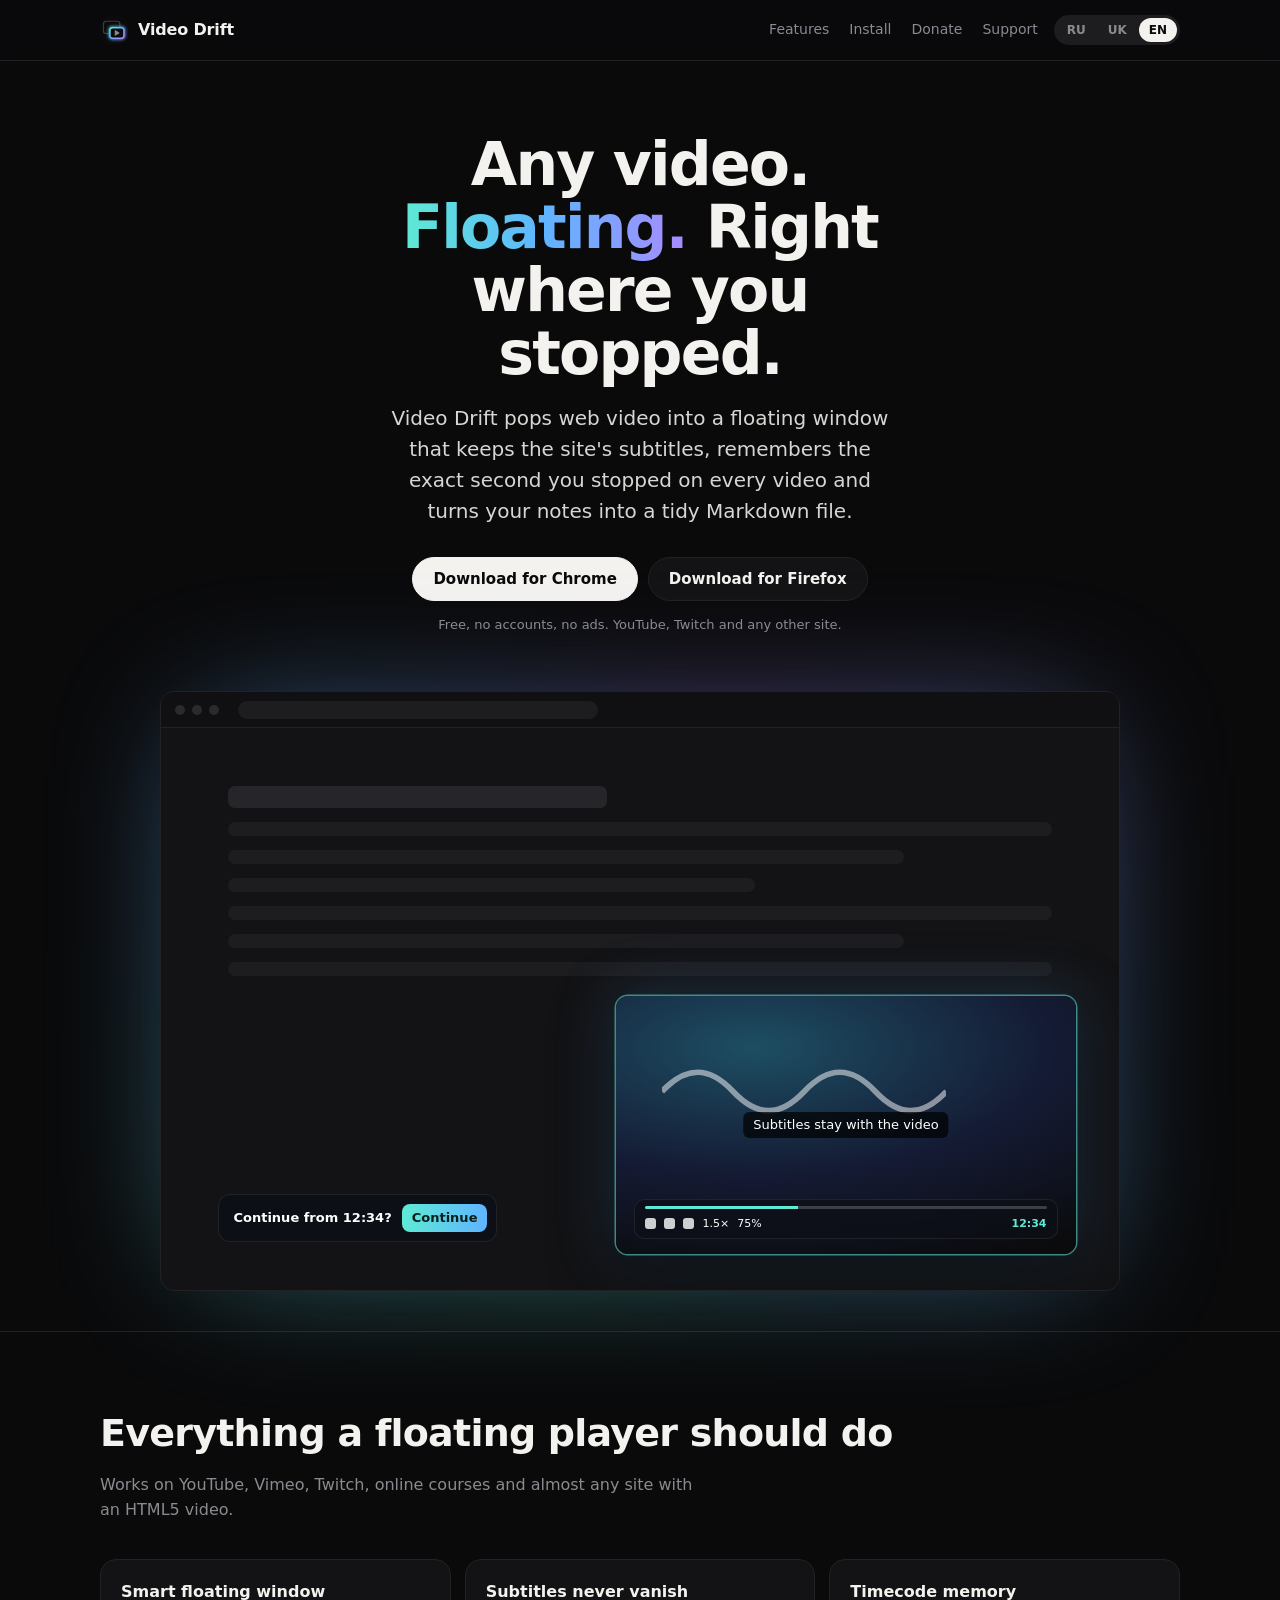
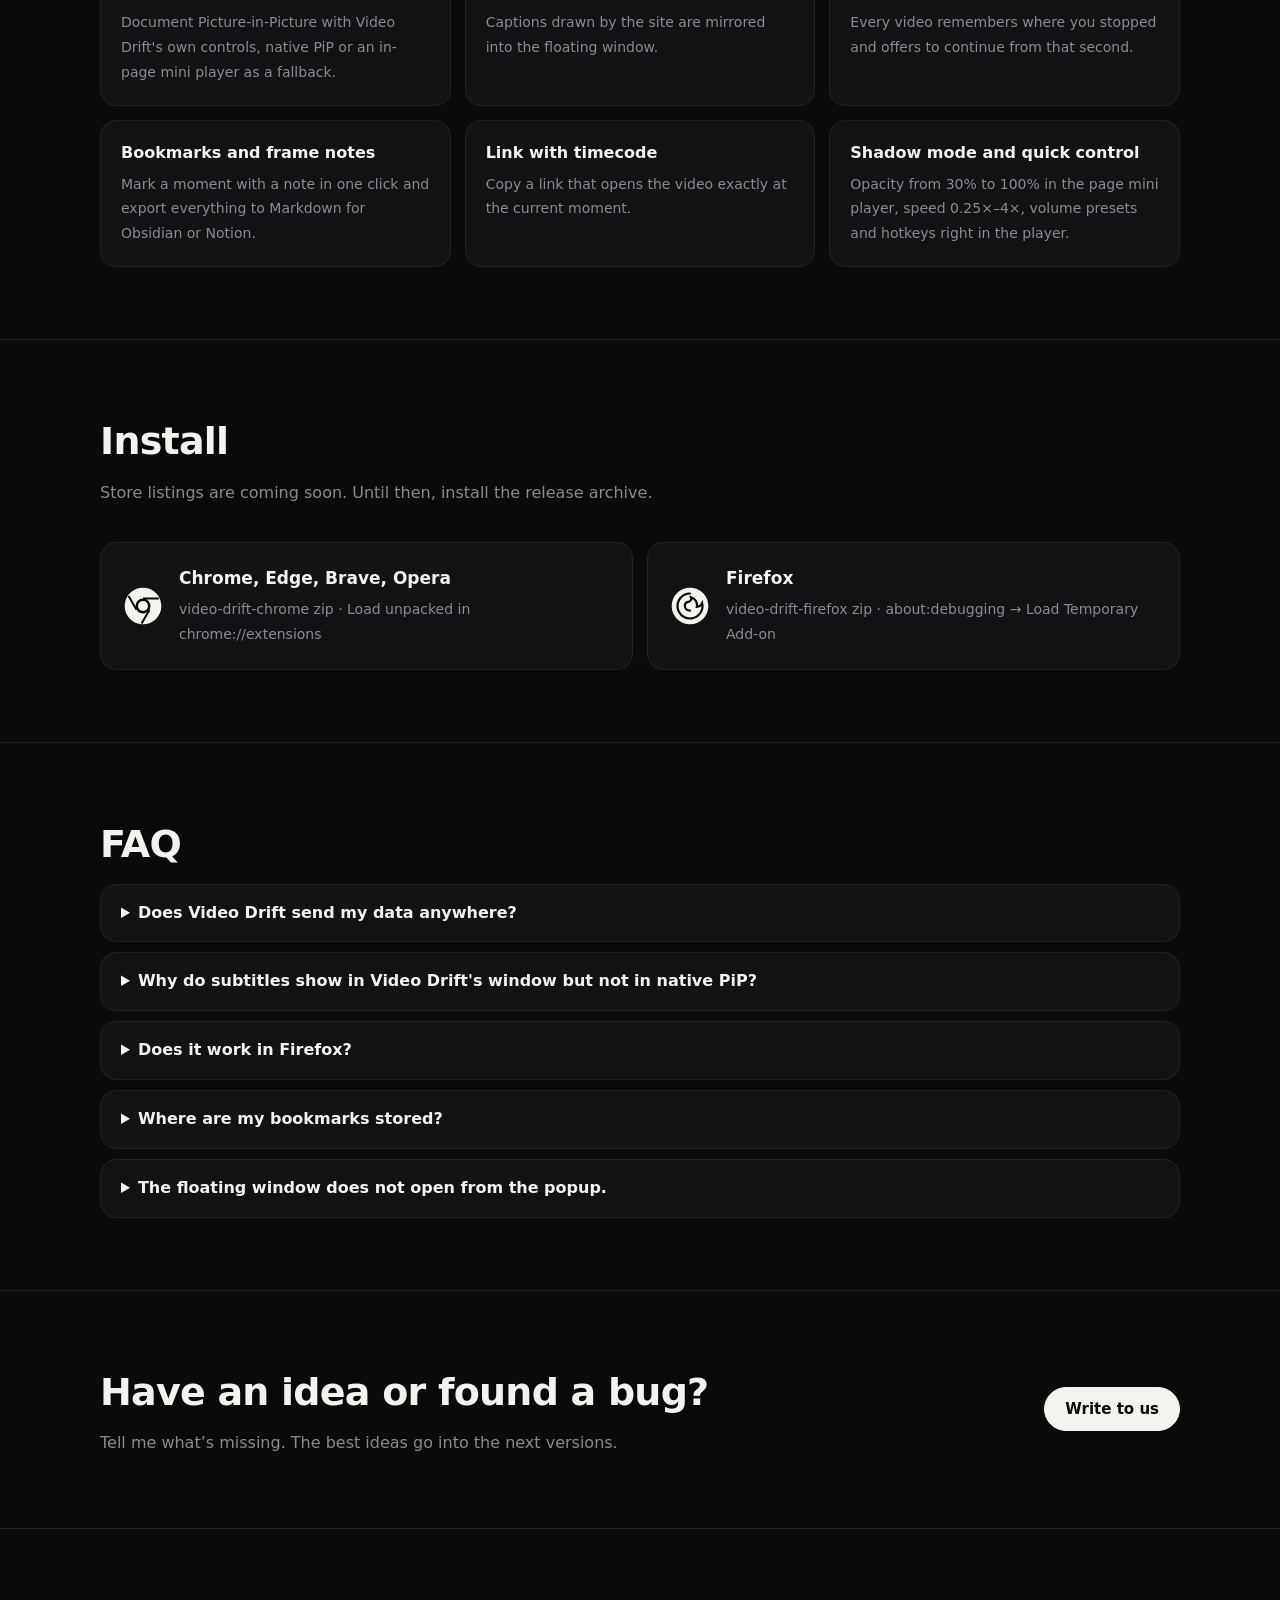
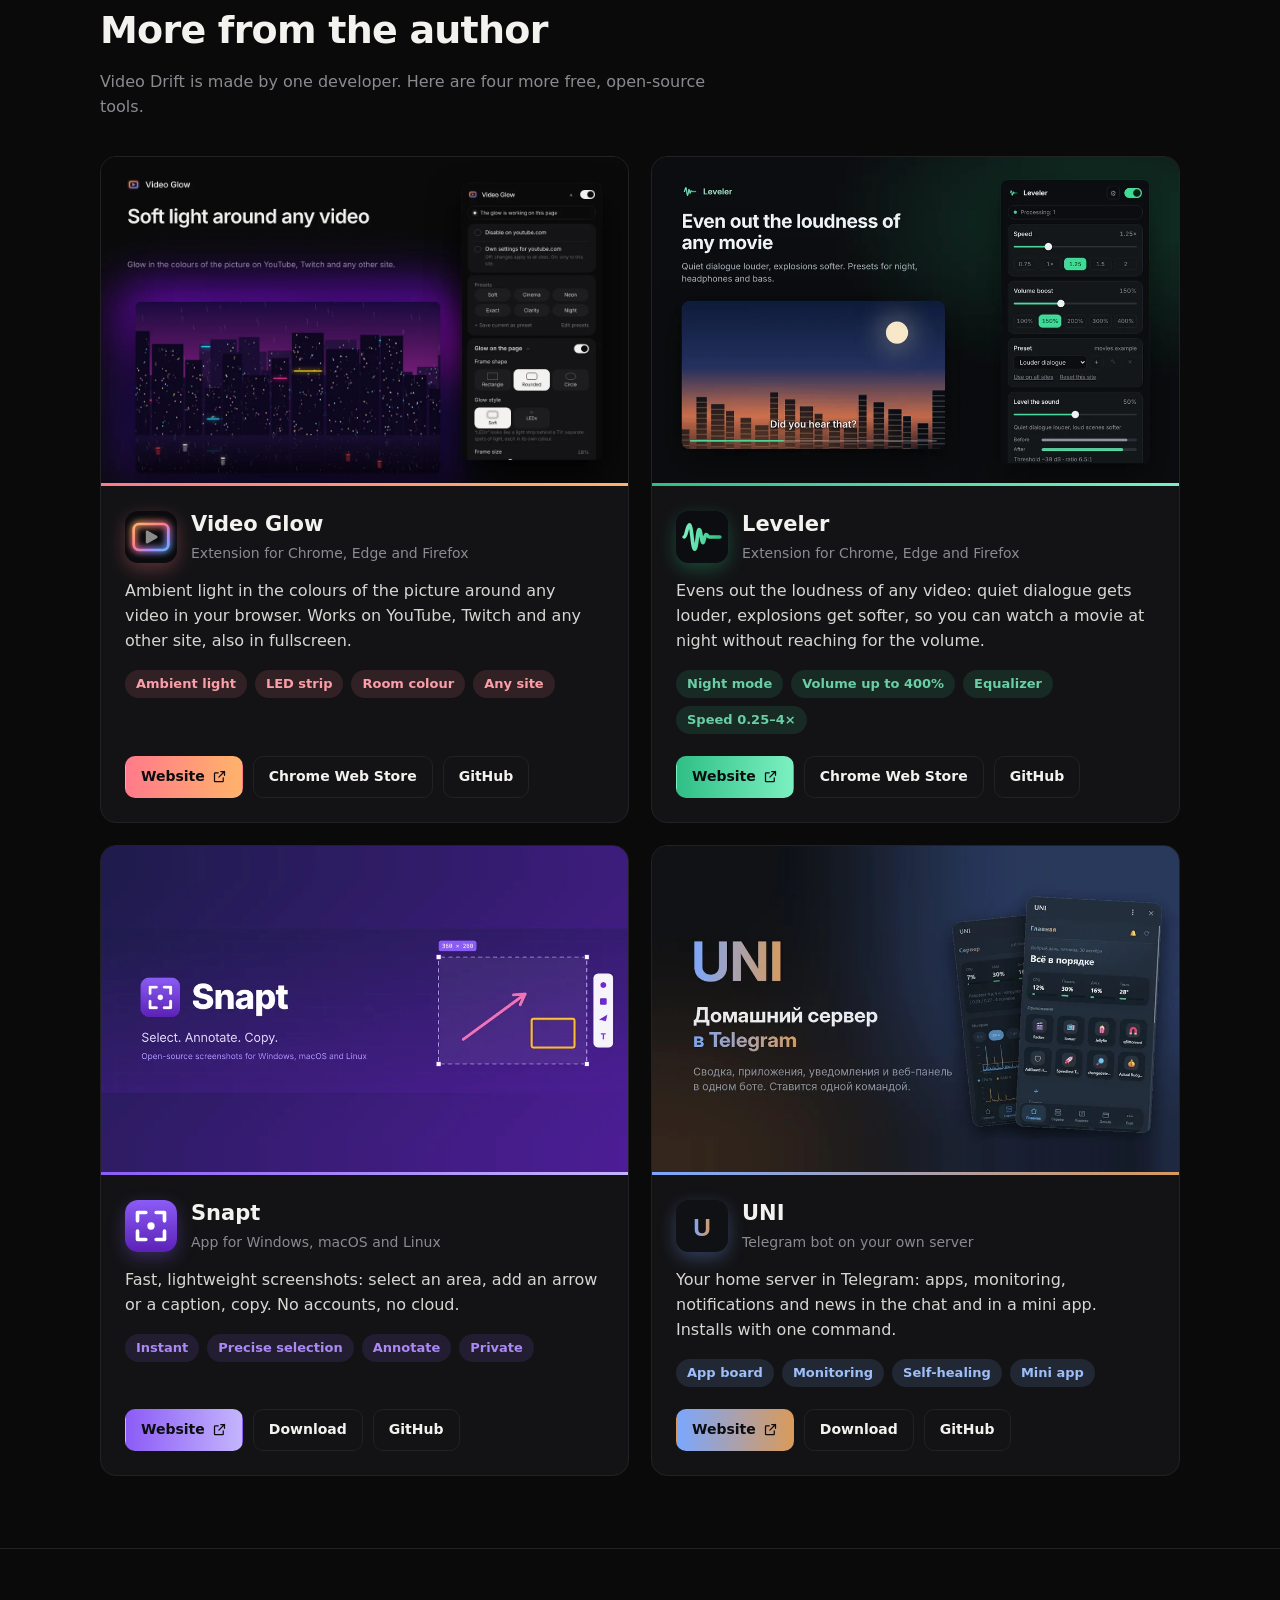
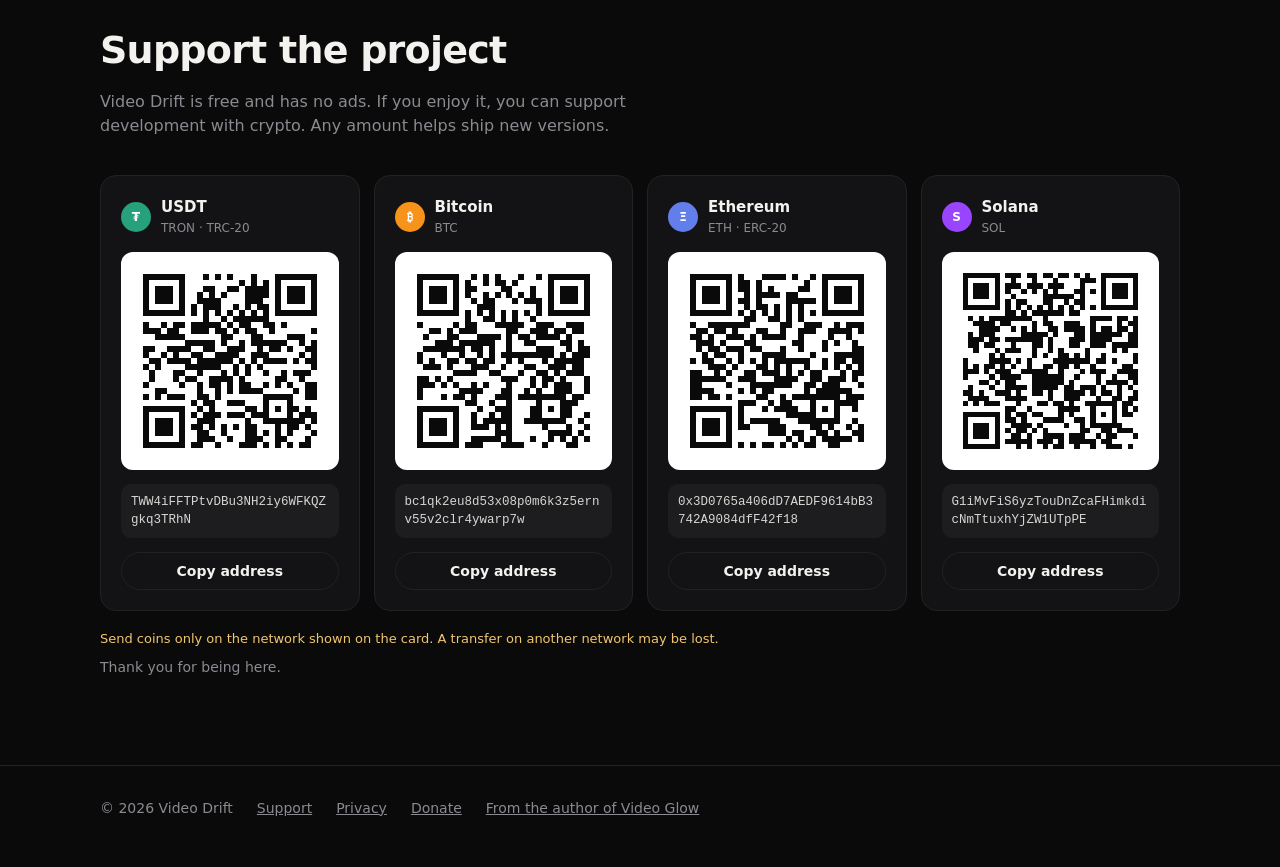
==== commit f7f0dafd: "Add UNI to More from the author on the site and in the READMEs" ====
--- a/docs/index.html
+++ b/docs/index.html
@@ -110,7 +110,7 @@
     <section class="block" id="more">
       <div class="wrap">
         <h2 data-i18n="more_title">More from the author</h2>
-        <p class="sub" data-i18n="more_sub">Video Drift is made by one developer. Here are three more free, open-source tools.</p>
+        <p class="sub" data-i18n="more_sub">Video Drift is made by one developer. Here are four more free, open-source tools.</p>
         <div class="apps">
         <article class="app app-glow">
           <a class="shot" href="https://vkardin.github.io/video-glow/" target="_blank" rel="noopener" tabindex="-1" aria-hidden="true"><img data-shot="apps/glow" src="img/apps/glow-en.webp" alt="" width="960" height="600" loading="lazy"></a>
@@ -148,6 +148,19 @@
               <a class="btn-app primary" href="https://vkardin.github.io/snapt/" target="_blank" rel="noopener"><span data-i18n="more_site"></span> <svg viewBox="0 0 24 24" fill="none" stroke="currentColor" stroke-width="2" stroke-linecap="round" stroke-linejoin="round"><path d="M14 4h6v6M20 4l-9 9M18 14v5a1 1 0 0 1-1 1H5a1 1 0 0 1-1-1V7a1 1 0 0 1 1-1h5"/></svg></a>
               <a class="btn-app" href="https://github.com/vkardin/snapt/releases" target="_blank" rel="noopener" data-i18n="more_dl"></a>
               <a class="btn-app" href="https://github.com/vkardin/snapt" target="_blank" rel="noopener">GitHub</a>
+            </div>
+          </div>
+        </article>
+        <article class="app app-uni">
+          <a class="shot" href="https://vkardin.github.io/uni-homebot/" target="_blank" rel="noopener" tabindex="-1" aria-hidden="true"><img src="img/apps/uni.webp" alt="" width="960" height="600" loading="lazy"></a>
+          <div class="app-body">
+            <header><img src="img/apps/uni.svg" alt="" width="52" height="52"><div><h3>UNI</h3><span data-i18n="un_kind"></span></div></header>
+            <p data-i18n="un_desc"></p>
+            <ul class="chips"><li data-i18n="un_c1"></li><li data-i18n="un_c2"></li><li data-i18n="un_c3"></li><li data-i18n="un_c4"></li></ul>
+            <div class="app-links">
+              <a class="btn-app primary" href="https://vkardin.github.io/uni-homebot/" target="_blank" rel="noopener"><span data-i18n="more_site"></span> <svg viewBox="0 0 24 24" fill="none" stroke="currentColor" stroke-width="2" stroke-linecap="round" stroke-linejoin="round"><path d="M14 4h6v6M20 4l-9 9M18 14v5a1 1 0 0 1-1 1H5a1 1 0 0 1-1-1V7a1 1 0 0 1 1-1h5"/></svg></a>
+              <a class="btn-app" href="https://github.com/vkardin/uni-homebot/releases/latest" target="_blank" rel="noopener" data-i18n="more_dl"></a>
+              <a class="btn-app" href="https://github.com/vkardin/uni-homebot" target="_blank" rel="noopener">GitHub</a>
             </div>
           </div>
         </article>
